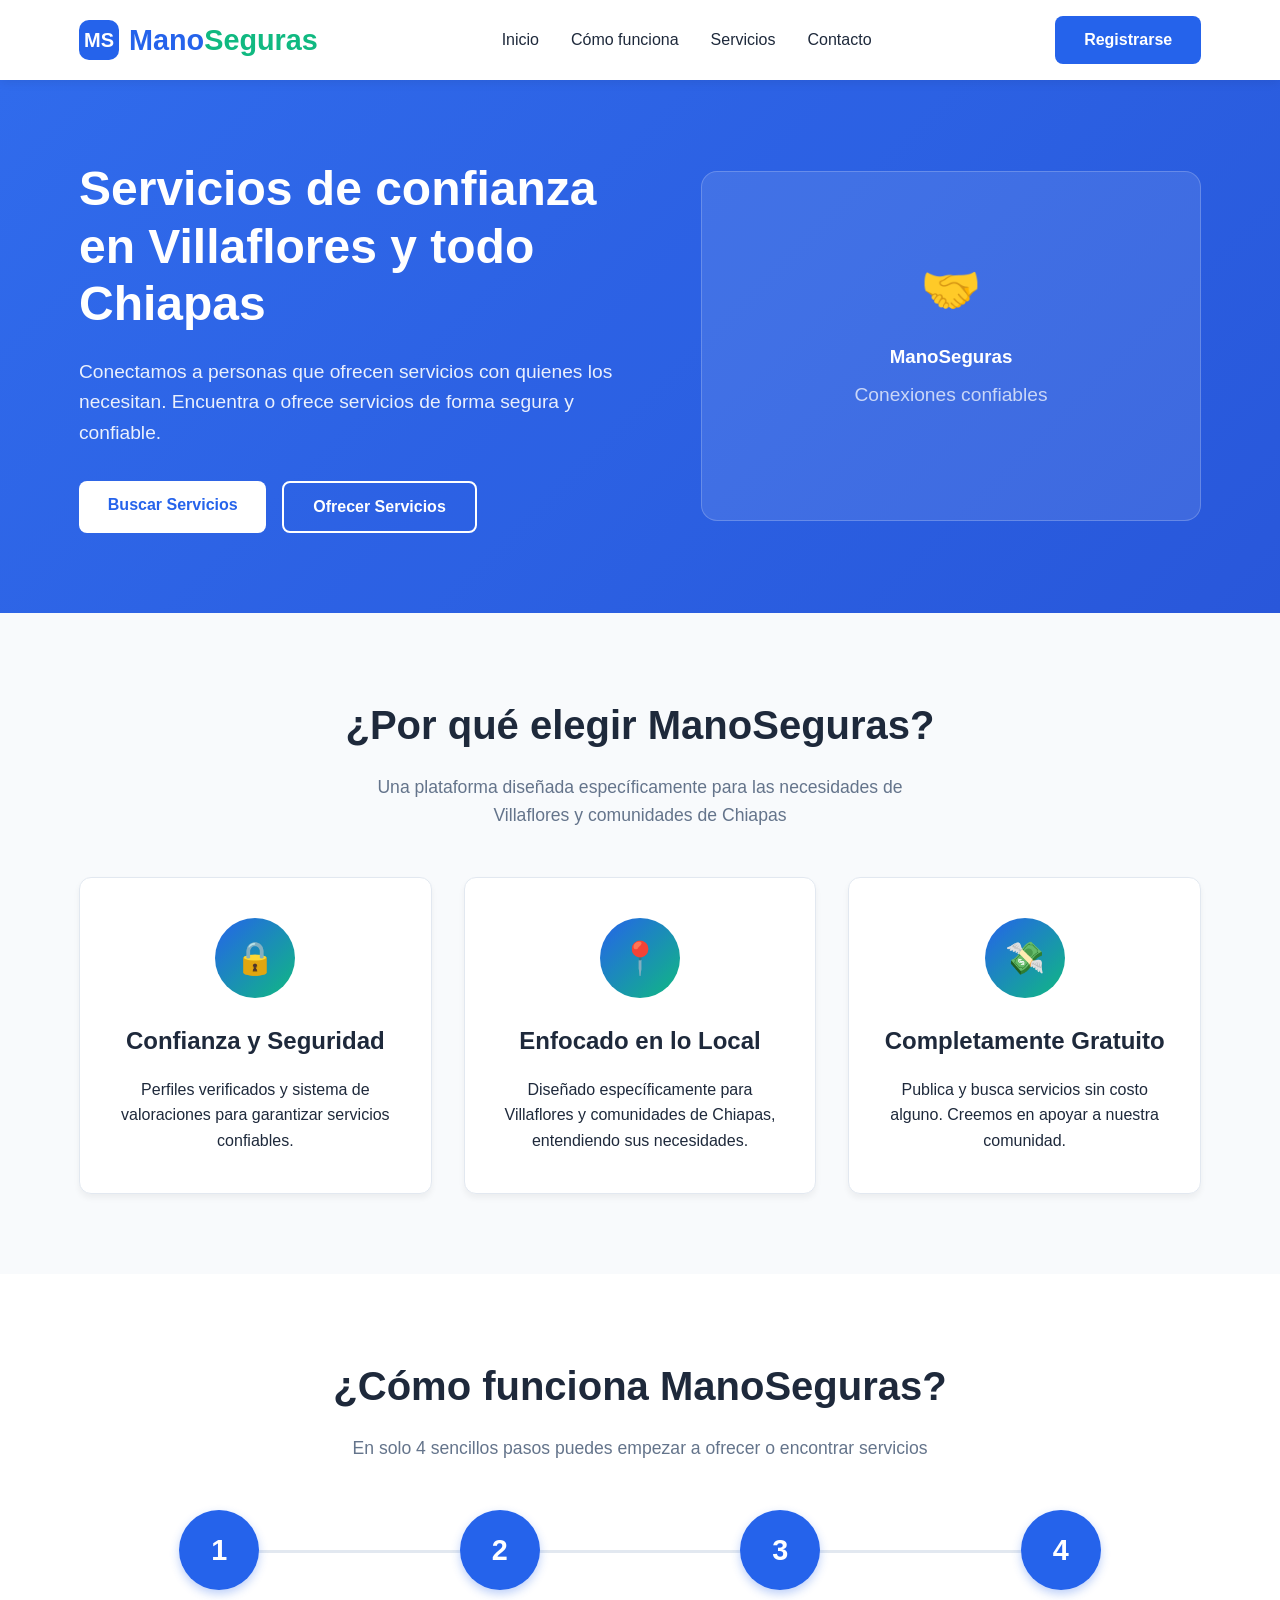
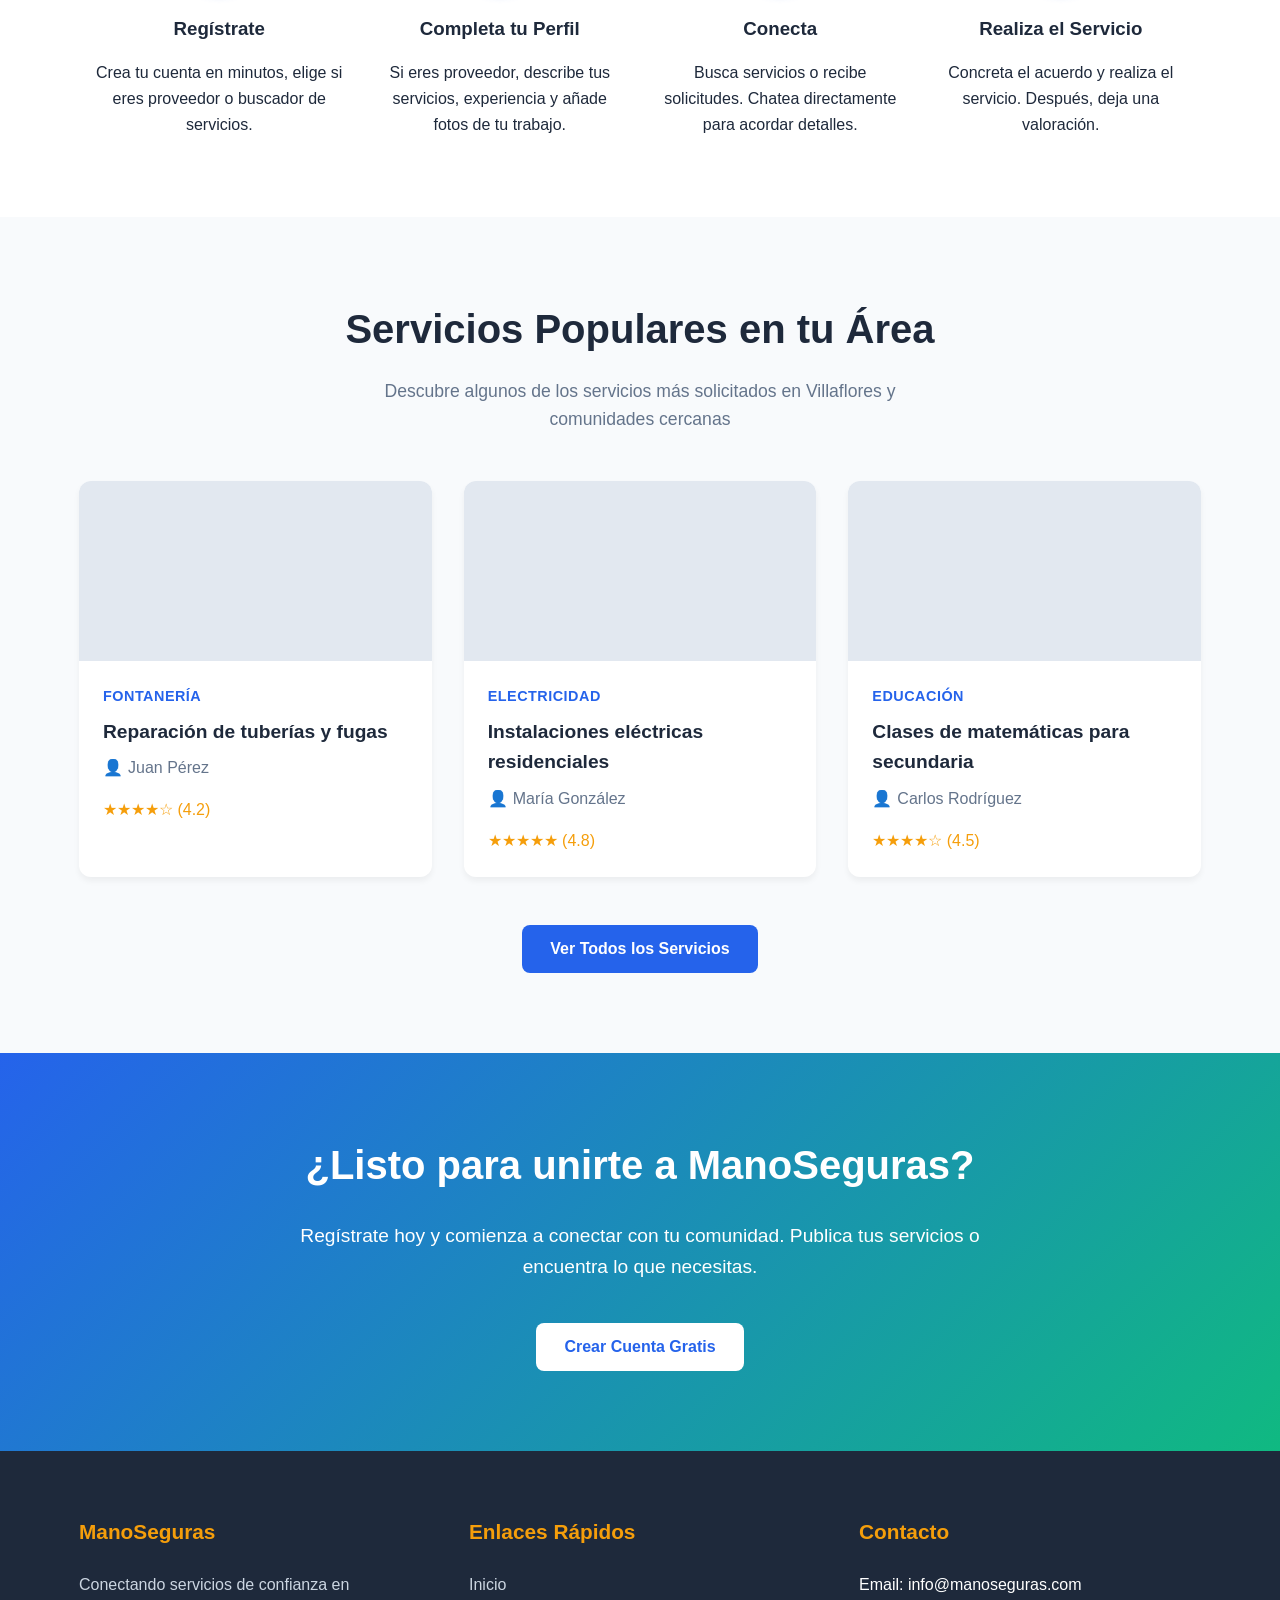
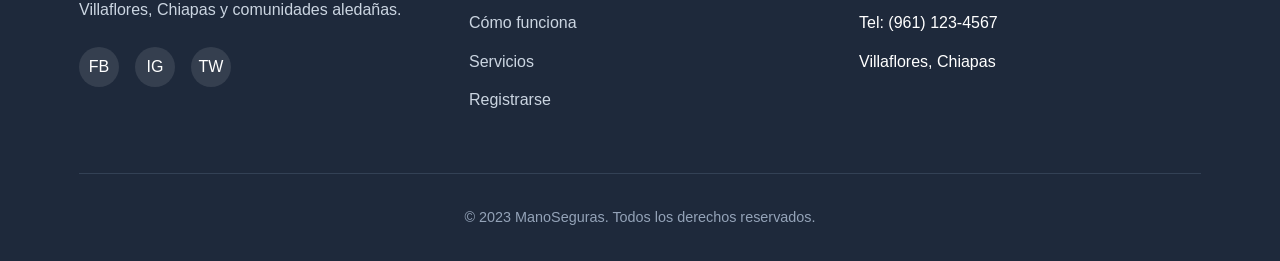
==== index.html @ 54060955 "Primer Actualizacion 25102025" ====
<!DOCTYPE html>
<html lang="es">
<head>
    <meta charset="UTF-8">
    <meta name="viewport" content="width=device-width, initial-scale=1.0">
    <title>ManoSeguras - Conectando servicios de confianza en Chiapas</title>
    <style>
        :root {
            --primary: #2563eb;
            --primary-dark: #1d4ed8;
            --secondary: #10b981;
            --accent: #f59e0b;
            --light: #f8fafc;
            --dark: #1e293b;
            --gray: #64748b;
            --light-gray: #e2e8f0;
        }
        
        * {
            margin: 0;
            padding: 0;
            box-sizing: border-box;
            font-family: 'Inter', -apple-system, BlinkMacSystemFont, sans-serif;
        }
        
        body {
            background-color: #ffffff;
            color: var(--dark);
            line-height: 1.6;
            overflow-x: hidden;
        }
        
        .container {
            width: 90%;
            max-width: 1200px;
            margin: 0 auto;
            padding: 0 15px;
        }
        
        /* Header */
        header {
            background-color: white;
            padding: 1rem 0;
            box-shadow: 0 2px 10px rgba(0,0,0,0.08);
            position: sticky;
            top: 0;
            z-index: 100;
        }
        
        .header-content {
            display: flex;
            justify-content: space-between;
            align-items: center;
        }
        
        .logo {
            display: flex;
            align-items: center;
            gap: 10px;
        }
        
        .logo-icon {
            width: 40px;
            height: 40px;
            background: var(--primary);
            border-radius: 10px;
            display: flex;
            align-items: center;
            justify-content: center;
            color: white;
            font-weight: bold;
            font-size: 20px;
        }
        
        .logo-text {
            font-size: 1.8rem;
            font-weight: 700;
            color: var(--primary);
        }
        
        .logo-text span {
            color: var(--secondary);
        }
        
        nav ul {
            display: flex;
            list-style: none;
            gap: 2rem;
        }
        
        nav ul li a {
            color: var(--dark);
            text-decoration: none;
            font-weight: 500;
            transition: color 0.3s;
            position: relative;
        }
        
        nav ul li a:hover {
            color: var(--primary);
        }
        
        nav ul li a::after {
            content: '';
            position: absolute;
            bottom: -5px;
            left: 0;
            width: 0;
            height: 2px;
            background-color: var(--primary);
            transition: width 0.3s;
        }
        
        nav ul li a:hover::after {
            width: 100%;
        }
        
        .btn {
            display: inline-block;
            background-color: var(--primary);
            color: white;
            padding: 0.7rem 1.8rem;
            border-radius: 8px;
            text-decoration: none;
            font-weight: 600;
            transition: all 0.3s;
            border: none;
            cursor: pointer;
            font-size: 1rem;
        }
        
        .btn:hover {
            background-color: var(--primary-dark);
            transform: translateY(-2px);
            box-shadow: 0 4px 12px rgba(37, 99, 235, 0.3);
        }
        
        .btn-secondary {
            background-color: white;
            color: var(--primary);
            border: 2px solid var(--primary);
        }
        
        .btn-secondary:hover {
            background-color: var(--primary);
            color: white;
        }
        
        /* Hero Section */
        .hero {
            background: linear-gradient(135deg, #2563eb 0%, #1d4ed8 100%);
            color: white;
            padding: 5rem 0;
            position: relative;
            overflow: hidden;
        }
        
        .hero::before {
            content: '';
            position: absolute;
            top: 0;
            left: 0;
            right: 0;
            bottom: 0;
            background: url('data:image/svg+xml,<svg xmlns="http://www.w3.org/2000/svg" viewBox="0 0 1000 1000" preserveAspectRatio="none"><path fill="%23ffffff" fill-opacity="0.05" d="M0,0 L1000,0 L1000,1000 L0,1000 Z M0,0 Q500,200 1000,0 L1000,1000 L0,1000 Z"></path></svg>');
            background-size: cover;
        }
        
        .hero-content {
            display: flex;
            align-items: center;
            justify-content: space-between;
            position: relative;
            z-index: 1;
        }
        
        .hero-text {
            flex: 1;
            max-width: 600px;
        }
        
        .hero-image {
            flex: 1;
            display: flex;
            justify-content: flex-end;
        }
        
        .hero-image-placeholder {
            width: 100%;
            max-width: 500px;
            height: 350px;
            background: rgba(255,255,255,0.1);
            border-radius: 16px;
            display: flex;
            align-items: center;
            justify-content: center;
            backdrop-filter: blur(10px);
            border: 1px solid rgba(255,255,255,0.2);
        }
        
        .hero h1 {
            font-size: 3rem;
            margin-bottom: 1.5rem;
            line-height: 1.2;
        }
        
        .hero p {
            font-size: 1.2rem;
            margin-bottom: 2rem;
            opacity: 0.9;
        }
        
        .hero-buttons {
            display: flex;
            gap: 1rem;
        }
        
        .hero-buttons .btn {
            background-color: white;
            color: var(--primary);
        }
        
        .hero-buttons .btn:hover {
            background-color: var(--light);
            transform: translateY(-2px);
        }
        
        .hero-buttons .btn-secondary {
            background-color: transparent;
            color: white;
            border: 2px solid white;
        }
        
        .hero-buttons .btn-secondary:hover {
            background-color: white;
            color: var(--primary);
        }
        
        /* Features */
        .features {
            padding: 5rem 0;
            background-color: var(--light);
        }
        
        .section-title {
            text-align: center;
            margin-bottom: 3rem;
        }
        
        .section-title h2 {
            font-size: 2.5rem;
            color: var(--dark);
            margin-bottom: 1rem;
        }
        
        .section-title p {
            font-size: 1.1rem;
            color: var(--gray);
            max-width: 600px;
            margin: 0 auto;
        }
        
        .features-grid {
            display: grid;
            grid-template-columns: repeat(auto-fit, minmax(300px, 1fr));
            gap: 2rem;
        }
        
        .feature-card {
            background-color: white;
            border-radius: 12px;
            padding: 2.5rem 2rem;
            text-align: center;
            box-shadow: 0 4px 6px rgba(0,0,0,0.05);
            transition: transform 0.3s, box-shadow 0.3s;
            border: 1px solid var(--light-gray);
        }
        
        .feature-card:hover {
            transform: translateY(-10px);
            box-shadow: 0 10px 25px rgba(0,0,0,0.1);
        }
        
        .feature-icon {
            width: 80px;
            height: 80px;
            background: linear-gradient(135deg, var(--primary), var(--secondary));
            border-radius: 50%;
            display: flex;
            align-items: center;
            justify-content: center;
            margin: 0 auto 1.5rem;
            color: white;
            font-size: 2rem;
        }
        
        .feature-card h3 {
            margin-bottom: 1rem;
            color: var(--dark);
            font-size: 1.5rem;
        }
        
        /* How it Works */
        .how-it-works {
            padding: 5rem 0;
            background-color: white;
        }
        
        .steps {
            display: flex;
            justify-content: space-between;
            flex-wrap: wrap;
            margin-top: 3rem;
            position: relative;
        }
        
        .steps::before {
            content: '';
            position: absolute;
            top: 40px;
            left: 10%;
            right: 10%;
            height: 3px;
            background: var(--light-gray);
            z-index: 1;
        }
        
        .step {
            flex: 1;
            min-width: 220px;
            text-align: center;
            padding: 0 1rem;
            position: relative;
            z-index: 2;
        }
        
        .step-number {
            display: inline-flex;
            width: 80px;
            height: 80px;
            background-color: var(--primary);
            color: white;
            border-radius: 50%;
            line-height: 80px;
            margin-bottom: 1.5rem;
            align-items: center;
            justify-content: center;
            font-size: 1.8rem;
            font-weight: bold;
            box-shadow: 0 4px 10px rgba(37, 99, 235, 0.3);
        }
        
        .step h3 {
            margin-bottom: 1rem;
            color: var(--dark);
        }
        
        /* Services Preview */
        .services-preview {
            padding: 5rem 0;
            background-color: var(--light);
        }
        
        .services-grid {
            display: grid;
            grid-template-columns: repeat(auto-fill, minmax(280px, 1fr));
            gap: 2rem;
        }
        
        .service-card {
            background-color: white;
            border-radius: 12px;
            overflow: hidden;
            box-shadow: 0 4px 6px rgba(0,0,0,0.05);
            transition: transform 0.3s, box-shadow 0.3s;
        }
        
        .service-card:hover {
            transform: translateY(-5px);
            box-shadow: 0 10px 20px rgba(0,0,0,0.1);
        }
        
        .service-image {
            height: 180px;
            background-color: var(--light-gray);
            background-size: cover;
            background-position: center;
        }
        
        .service-info {
            padding: 1.5rem;
        }
        
        .service-category {
            color: var(--primary);
            font-size: 0.9rem;
            font-weight: 600;
            margin-bottom: 0.5rem;
            text-transform: uppercase;
            letter-spacing: 0.5px;
        }
        
        .service-title {
            font-size: 1.2rem;
            margin-bottom: 0.5rem;
            color: var(--dark);
        }
        
        .service-provider {
            color: var(--gray);
            margin-bottom: 1rem;
            display: flex;
            align-items: center;
            gap: 5px;
        }
        
        .service-provider::before {
            content: '👤';
        }
        
        .service-rating {
            color: var(--accent);
            display: flex;
            align-items: center;
            gap: 5px;
        }
        
        /* CTA */
        .cta {
            background: linear-gradient(135deg, var(--primary) 0%, var(--secondary) 100%);
            color: white;
            padding: 5rem 0;
            text-align: center;
            border-radius: 0;
        }
        
        .cta h2 {
            font-size: 2.5rem;
            margin-bottom: 1.5rem;
        }
        
        .cta p {
            font-size: 1.2rem;
            max-width: 700px;
            margin: 0 auto 2.5rem;
            opacity: 0.9;
        }
        
        /* Footer */
        footer {
            background-color: var(--dark);
            color: white;
            padding: 4rem 0 2rem;
        }
        
        .footer-content {
            display: grid;
            grid-template-columns: repeat(auto-fit, minmax(200px, 1fr));
            gap: 3rem;
            margin-bottom: 3rem;
        }
        
        .footer-column h3 {
            margin-bottom: 1.5rem;
            color: var(--accent);
            font-size: 1.3rem;
        }
        
        .footer-column p {
            color: #cbd5e1;
            margin-bottom: 1.5rem;
        }
        
        .footer-column ul {
            list-style: none;
        }
        
        .footer-column ul li {
            margin-bottom: 0.8rem;
        }
        
        .footer-column ul li a {
            color: #cbd5e1;
            text-decoration: none;
            transition: color 0.3s;
        }
        
        .footer-column ul li a:hover {
            color: var(--accent);
        }
        
        .social-links {
            display: flex;
            gap: 1rem;
            margin-top: 1.5rem;
        }
        
        .social-links a {
            display: inline-flex;
            width: 40px;
            height: 40px;
            background: rgba(255,255,255,0.1);
            border-radius: 50%;
            align-items: center;
            justify-content: center;
            color: white;
            text-decoration: none;
            transition: all 0.3s;
        }
        
        .social-links a:hover {
            background: var(--primary);
            transform: translateY(-3px);
        }
        
        .copyright {
            text-align: center;
            padding-top: 2rem;
            border-top: 1px solid #334155;
            color: #94a3b8;
            font-size: 0.9rem;
        }
        
        /* Responsive */
        @media (max-width: 968px) {
            .hero-content {
                flex-direction: column;
                text-align: center;
            }
            
            .hero-text {
                margin-bottom: 3rem;
            }
            
            .hero-buttons {
                justify-content: center;
            }
            
            .steps::before {
                display: none;
            }
        }
        
        @media (max-width: 768px) {
            .header-content {
                flex-direction: column;
                gap: 1rem;
            }
            
            nav ul {
                gap: 1rem;
            }
            
            .hero h1 {
                font-size: 2.2rem;
            }
            
            .section-title h2 {
                font-size: 2rem;
            }
            
            .steps {
                flex-direction: column;
                gap: 2rem;
            }
        }
        
        /* Animation */
        @keyframes fadeIn {
            from { opacity: 0; transform: translateY(20px); }
            to { opacity: 1; transform: translateY(0); }
        }
        
        .fade-in {
            animation: fadeIn 0.8s ease-out forwards;
        }
    </style>
</head>
<body>
    <!-- Header -->
    <header>
        <div class="container">
            <div class="header-content">
                <div class="logo">
                    <div class="logo-icon">MS</div>
                    <div class="logo-text">Mano<span>Seguras</span></div>
                </div>
                <nav>
                    <ul>
                        <li><a href="#inicio">Inicio</a></li>
                        <li><a href="#como-funciona">Cómo funciona</a></li>
                        <li><a href="#servicios">Servicios</a></li>
                        <li><a href="#contacto">Contacto</a></li>
                    </ul>
                </nav>
                <a href="#" class="btn">Registrarse</a>
            </div>
        </div>
    </header>

    <!-- Hero Section -->
    <section class="hero" id="inicio">
        <div class="container">
            <div class="hero-content">
                <div class="hero-text fade-in">
                    <h1>Servicios de confianza en Villaflores y todo Chiapas</h1>
                    <p>Conectamos a personas que ofrecen servicios con quienes los necesitan. Encuentra o ofrece servicios de forma segura y confiable.</p>
                    <div class="hero-buttons">
                        <a href="#" class="btn">Buscar Servicios</a>
                        <a href="#" class="btn btn-secondary">Ofrecer Servicios</a>
                    </div>
                </div>
                <div class="hero-image fade-in">
                    <div class="hero-image-placeholder">
                        <div style="text-align: center; padding: 2rem;">
                            <div style="font-size: 3rem; margin-bottom: 1rem;">🤝</div>
                            <h3 style="color: white; margin-bottom: 0.5rem;">ManoSeguras</h3>
                            <p style="color: rgba(255,255,255,0.8);">Conexiones confiables</p>
                        </div>
                    </div>
                </div>
            </div>
        </div>
    </section>

    <!-- Features -->
    <section class="features">
        <div class="container">
            <div class="section-title">
                <h2>¿Por qué elegir ManoSeguras?</h2>
                <p>Una plataforma diseñada específicamente para las necesidades de Villaflores y comunidades de Chiapas</p>
            </div>
            <div class="features-grid">
                <div class="feature-card fade-in">
                    <div class="feature-icon">🔒</div>
                    <h3>Confianza y Seguridad</h3>
                    <p>Perfiles verificados y sistema de valoraciones para garantizar servicios confiables.</p>
                </div>
                <div class="feature-card fade-in">
                    <div class="feature-icon">📍</div>
                    <h3>Enfocado en lo Local</h3>
                    <p>Diseñado específicamente para Villaflores y comunidades de Chiapas, entendiendo sus necesidades.</p>
                </div>
                <div class="feature-card fade-in">
                    <div class="feature-icon">💸</div>
                    <h3>Completamente Gratuito</h3>
                    <p>Publica y busca servicios sin costo alguno. Creemos en apoyar a nuestra comunidad.</p>
                </div>
            </div>
        </div>
    </section>

    <!-- How it Works -->
    <section class="how-it-works" id="como-funciona">
        <div class="container">
            <div class="section-title">
                <h2>¿Cómo funciona ManoSeguras?</h2>
                <p>En solo 4 sencillos pasos puedes empezar a ofrecer o encontrar servicios</p>
            </div>
            <div class="steps">
                <div class="step fade-in">
                    <div class="step-number">1</div>
                    <h3>Regístrate</h3>
                    <p>Crea tu cuenta en minutos, elige si eres proveedor o buscador de servicios.</p>
                </div>
                <div class="step fade-in">
                    <div class="step-number">2</div>
                    <h3>Completa tu Perfil</h3>
                    <p>Si eres proveedor, describe tus servicios, experiencia y añade fotos de tu trabajo.</p>
                </div>
                <div class="step fade-in">
                    <div class="step-number">3</div>
                    <h3>Conecta</h3>
                    <p>Busca servicios o recibe solicitudes. Chatea directamente para acordar detalles.</p>
                </div>
                <div class="step fade-in">
                    <div class="step-number">4</div>
                    <h3>Realiza el Servicio</h3>
                    <p>Concreta el acuerdo y realiza el servicio. Después, deja una valoración.</p>
                </div>
            </div>
        </div>
    </section>

    <!-- Services Preview -->
    <section class="services-preview" id="servicios">
        <div class="container">
            <div class="section-title">
                <h2>Servicios Populares en tu Área</h2>
                <p>Descubre algunos de los servicios más solicitados en Villaflores y comunidades cercanas</p>
            </div>
            <div class="services-grid">
                <div class="service-card fade-in">
                    <div class="service-image" style="background-image: url('https://source.unsplash.com/random/400x300/?plumbing')"></div>
                    <div class="service-info">
                        <div class="service-category">Fontanería</div>
                        <h3 class="service-title">Reparación de tuberías y fugas</h3>
                        <div class="service-provider">Juan Pérez</div>
                        <div class="service-rating">★★★★☆ (4.2)</div>
                    </div>
                </div>
                <div class="service-card fade-in">
                    <div class="service-image" style="background-image: url('https://source.unsplash.com/random/400x300/?electrician')"></div>
                    <div class="service-info">
                        <div class="service-category">Electricidad</div>
                        <h3 class="service-title">Instalaciones eléctricas residenciales</h3>
                        <div class="service-provider">María González</div>
                        <div class="service-rating">★★★★★ (4.8)</div>
                    </div>
                </div>
                <div class="service-card fade-in">
                    <div class="service-image" style="background-image: url('https://source.unsplash.com/random/400x300/?tutoring')"></div>
                    <div class="service-info">
                        <div class="service-category">Educación</div>
                        <h3 class="service-title">Clases de matemáticas para secundaria</h3>
                        <div class="service-provider">Carlos Rodríguez</div>
                        <div class="service-rating">★★★★☆ (4.5)</div>
                    </div>
                </div>
            </div>
            <div style="text-align: center; margin-top: 3rem;">
                <a href="#" class="btn">Ver Todos los Servicios</a>
            </div>
        </div>
    </section>

    <!-- CTA -->
    <section class="cta">
        <div class="container">
            <h2 class="fade-in">¿Listo para unirte a ManoSeguras?</h2>
            <p class="fade-in">Regístrate hoy y comienza a conectar con tu comunidad. Publica tus servicios o encuentra lo que necesitas.</p>
            <a href="#" class="btn" style="background-color: white; color: var(--primary);">Crear Cuenta Gratis</a>
        </div>
    </section>

    <!-- Footer -->
    <footer id="contacto">
        <div class="container">
            <div class="footer-content">
                <div class="footer-column">
                    <h3>ManoSeguras</h3>
                    <p>Conectando servicios de confianza en Villaflores, Chiapas y comunidades aledañas.</p>
                    <div class="social-links">
                        <a href="#">FB</a>
                        <a href="#">IG</a>
                        <a href="#">TW</a>
                    </div>
                </div>
                <div class="footer-column">
                    <h3>Enlaces Rápidos</h3>
                    <ul>
                        <li><a href="#inicio">Inicio</a></li>
                        <li><a href="#como-funciona">Cómo funciona</a></li>
                        <li><a href="#servicios">Servicios</a></li>
                        <li><a href="#">Registrarse</a></li>
                    </ul>
                </div>
                <div class="footer-column">
                    <h3>Contacto</h3>
                    <ul>
                        <li>Email: info@manoseguras.com</li>
                        <li>Tel: (961) 123-4567</li>
                        <li>Villaflores, Chiapas</li>
                    </ul>
                </div>
            </div>
            <div class="copyright">
                &copy; 2023 ManoSeguras. Todos los derechos reservados.
            </div>
        </div>
    </footer>

    <script>
        // Simple animation on scroll
        document.addEventListener('DOMContentLoaded', function() {
            const fadeElements = document.querySelectorAll('.fade-in');
            
            const fadeInOnScroll = function() {
                fadeElements.forEach(element => {
                    const elementTop = element.getBoundingClientRect().top;
                    const elementVisible = 150;
                    
                    if (elementTop < window.innerHeight - elementVisible) {
                        element.classList.add('fade-in');
                    }
                });
            };
            
            // Check on load
            fadeInOnScroll();
            
            // Check on scroll
            window.addEventListener('scroll', fadeInOnScroll);
        });
    </script>
</body>
</html>
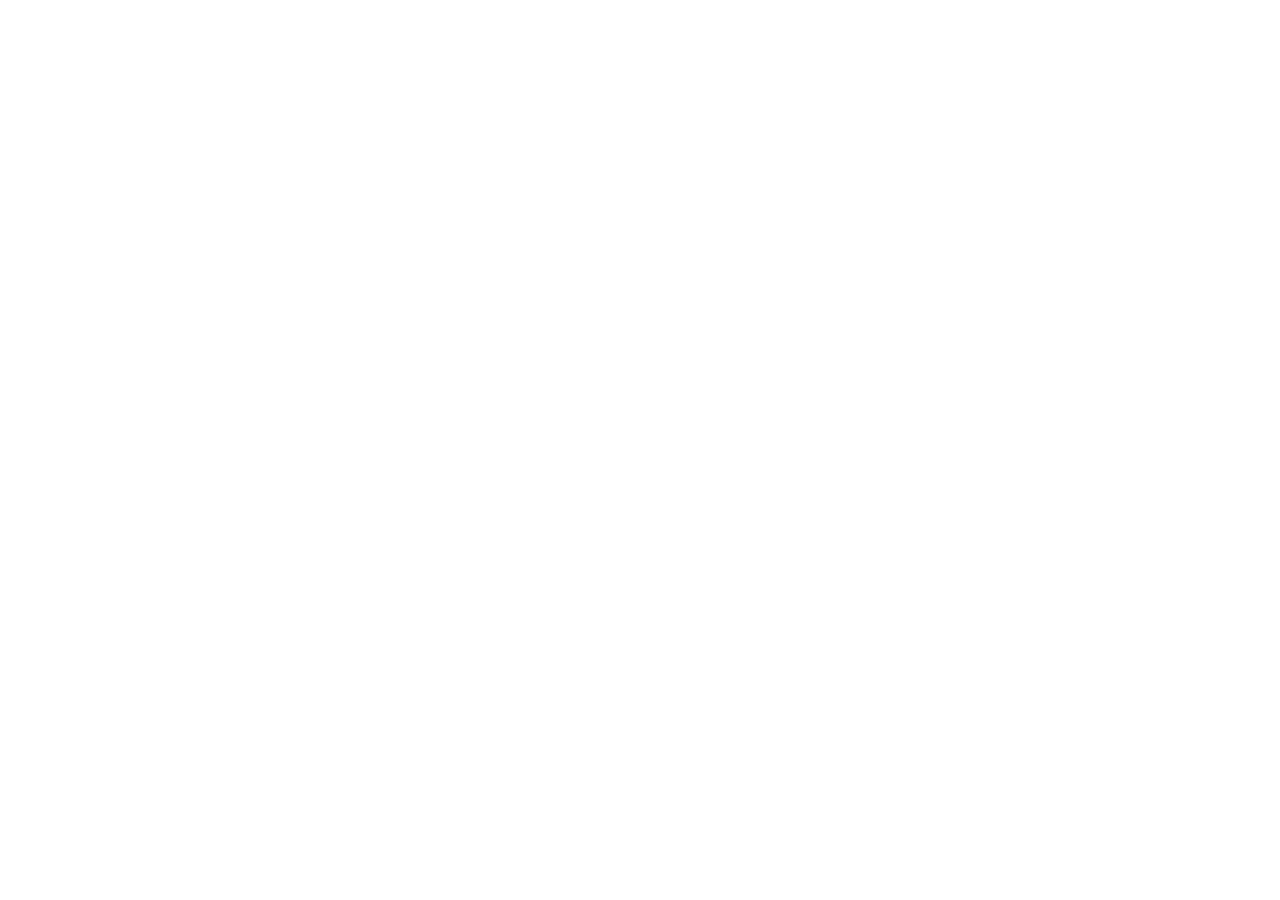
==== commit 8d4777e9: "Actualizacion y Reestructuracion de Carpetas e Index 25102025" ====
--- a/index.html
+++ b/index.html
@@ -4,794 +4,32 @@
     <meta charset="UTF-8">
     <meta name="viewport" content="width=device-width, initial-scale=1.0">
     <title>ManoSeguras - Conectando servicios de confianza en Chiapas</title>
-    <style>
-        :root {
-            --primary: #2563eb;
-            --primary-dark: #1d4ed8;
-            --secondary: #10b981;
-            --accent: #f59e0b;
-            --light: #f8fafc;
-            --dark: #1e293b;
-            --gray: #64748b;
-            --light-gray: #e2e8f0;
-        }
-        
-        * {
-            margin: 0;
-            padding: 0;
-            box-sizing: border-box;
-            font-family: 'Inter', -apple-system, BlinkMacSystemFont, sans-serif;
-        }
-        
-        body {
-            background-color: #ffffff;
-            color: var(--dark);
-            line-height: 1.6;
-            overflow-x: hidden;
-        }
-        
-        .container {
-            width: 90%;
-            max-width: 1200px;
-            margin: 0 auto;
-            padding: 0 15px;
-        }
-        
-        /* Header */
-        header {
-            background-color: white;
-            padding: 1rem 0;
-            box-shadow: 0 2px 10px rgba(0,0,0,0.08);
-            position: sticky;
-            top: 0;
-            z-index: 100;
-        }
-        
-        .header-content {
-            display: flex;
-            justify-content: space-between;
-            align-items: center;
-        }
-        
-        .logo {
-            display: flex;
-            align-items: center;
-            gap: 10px;
-        }
-        
-        .logo-icon {
-            width: 40px;
-            height: 40px;
-            background: var(--primary);
-            border-radius: 10px;
-            display: flex;
-            align-items: center;
-            justify-content: center;
-            color: white;
-            font-weight: bold;
-            font-size: 20px;
-        }
-        
-        .logo-text {
-            font-size: 1.8rem;
-            font-weight: 700;
-            color: var(--primary);
-        }
-        
-        .logo-text span {
-            color: var(--secondary);
-        }
-        
-        nav ul {
-            display: flex;
-            list-style: none;
-            gap: 2rem;
-        }
-        
-        nav ul li a {
-            color: var(--dark);
-            text-decoration: none;
-            font-weight: 500;
-            transition: color 0.3s;
-            position: relative;
-        }
-        
-        nav ul li a:hover {
-            color: var(--primary);
-        }
-        
-        nav ul li a::after {
-            content: '';
-            position: absolute;
-            bottom: -5px;
-            left: 0;
-            width: 0;
-            height: 2px;
-            background-color: var(--primary);
-            transition: width 0.3s;
-        }
-        
-        nav ul li a:hover::after {
-            width: 100%;
-        }
-        
-        .btn {
-            display: inline-block;
-            background-color: var(--primary);
-            color: white;
-            padding: 0.7rem 1.8rem;
-            border-radius: 8px;
-            text-decoration: none;
-            font-weight: 600;
-            transition: all 0.3s;
-            border: none;
-            cursor: pointer;
-            font-size: 1rem;
-        }
-        
-        .btn:hover {
-            background-color: var(--primary-dark);
-            transform: translateY(-2px);
-            box-shadow: 0 4px 12px rgba(37, 99, 235, 0.3);
-        }
-        
-        .btn-secondary {
-            background-color: white;
-            color: var(--primary);
-            border: 2px solid var(--primary);
-        }
-        
-        .btn-secondary:hover {
-            background-color: var(--primary);
-            color: white;
-        }
-        
-        /* Hero Section */
-        .hero {
-            background: linear-gradient(135deg, #2563eb 0%, #1d4ed8 100%);
-            color: white;
-            padding: 5rem 0;
-            position: relative;
-            overflow: hidden;
-        }
-        
-        .hero::before {
-            content: '';
-            position: absolute;
-            top: 0;
-            left: 0;
-            right: 0;
-            bottom: 0;
-            background: url('data:image/svg+xml,<svg xmlns="http://www.w3.org/2000/svg" viewBox="0 0 1000 1000" preserveAspectRatio="none"><path fill="%23ffffff" fill-opacity="0.05" d="M0,0 L1000,0 L1000,1000 L0,1000 Z M0,0 Q500,200 1000,0 L1000,1000 L0,1000 Z"></path></svg>');
-            background-size: cover;
-        }
-        
-        .hero-content {
-            display: flex;
-            align-items: center;
-            justify-content: space-between;
-            position: relative;
-            z-index: 1;
-        }
-        
-        .hero-text {
-            flex: 1;
-            max-width: 600px;
-        }
-        
-        .hero-image {
-            flex: 1;
-            display: flex;
-            justify-content: flex-end;
-        }
-        
-        .hero-image-placeholder {
-            width: 100%;
-            max-width: 500px;
-            height: 350px;
-            background: rgba(255,255,255,0.1);
-            border-radius: 16px;
-            display: flex;
-            align-items: center;
-            justify-content: center;
-            backdrop-filter: blur(10px);
-            border: 1px solid rgba(255,255,255,0.2);
-        }
-        
-        .hero h1 {
-            font-size: 3rem;
-            margin-bottom: 1.5rem;
-            line-height: 1.2;
-        }
-        
-        .hero p {
-            font-size: 1.2rem;
-            margin-bottom: 2rem;
-            opacity: 0.9;
-        }
-        
-        .hero-buttons {
-            display: flex;
-            gap: 1rem;
-        }
-        
-        .hero-buttons .btn {
-            background-color: white;
-            color: var(--primary);
-        }
-        
-        .hero-buttons .btn:hover {
-            background-color: var(--light);
-            transform: translateY(-2px);
-        }
-        
-        .hero-buttons .btn-secondary {
-            background-color: transparent;
-            color: white;
-            border: 2px solid white;
-        }
-        
-        .hero-buttons .btn-secondary:hover {
-            background-color: white;
-            color: var(--primary);
-        }
-        
-        /* Features */
-        .features {
-            padding: 5rem 0;
-            background-color: var(--light);
-        }
-        
-        .section-title {
-            text-align: center;
-            margin-bottom: 3rem;
-        }
-        
-        .section-title h2 {
-            font-size: 2.5rem;
-            color: var(--dark);
-            margin-bottom: 1rem;
-        }
-        
-        .section-title p {
-            font-size: 1.1rem;
-            color: var(--gray);
-            max-width: 600px;
-            margin: 0 auto;
-        }
-        
-        .features-grid {
-            display: grid;
-            grid-template-columns: repeat(auto-fit, minmax(300px, 1fr));
-            gap: 2rem;
-        }
-        
-        .feature-card {
-            background-color: white;
-            border-radius: 12px;
-            padding: 2.5rem 2rem;
-            text-align: center;
-            box-shadow: 0 4px 6px rgba(0,0,0,0.05);
-            transition: transform 0.3s, box-shadow 0.3s;
-            border: 1px solid var(--light-gray);
-        }
-        
-        .feature-card:hover {
-            transform: translateY(-10px);
-            box-shadow: 0 10px 25px rgba(0,0,0,0.1);
-        }
-        
-        .feature-icon {
-            width: 80px;
-            height: 80px;
-            background: linear-gradient(135deg, var(--primary), var(--secondary));
-            border-radius: 50%;
-            display: flex;
-            align-items: center;
-            justify-content: center;
-            margin: 0 auto 1.5rem;
-            color: white;
-            font-size: 2rem;
-        }
-        
-        .feature-card h3 {
-            margin-bottom: 1rem;
-            color: var(--dark);
-            font-size: 1.5rem;
-        }
-        
-        /* How it Works */
-        .how-it-works {
-            padding: 5rem 0;
-            background-color: white;
-        }
-        
-        .steps {
-            display: flex;
-            justify-content: space-between;
-            flex-wrap: wrap;
-            margin-top: 3rem;
-            position: relative;
-        }
-        
-        .steps::before {
-            content: '';
-            position: absolute;
-            top: 40px;
-            left: 10%;
-            right: 10%;
-            height: 3px;
-            background: var(--light-gray);
-            z-index: 1;
-        }
-        
-        .step {
-            flex: 1;
-            min-width: 220px;
-            text-align: center;
-            padding: 0 1rem;
-            position: relative;
-            z-index: 2;
-        }
-        
-        .step-number {
-            display: inline-flex;
-            width: 80px;
-            height: 80px;
-            background-color: var(--primary);
-            color: white;
-            border-radius: 50%;
-            line-height: 80px;
-            margin-bottom: 1.5rem;
-            align-items: center;
-            justify-content: center;
-            font-size: 1.8rem;
-            font-weight: bold;
-            box-shadow: 0 4px 10px rgba(37, 99, 235, 0.3);
-        }
-        
-        .step h3 {
-            margin-bottom: 1rem;
-            color: var(--dark);
-        }
-        
-        /* Services Preview */
-        .services-preview {
-            padding: 5rem 0;
-            background-color: var(--light);
-        }
-        
-        .services-grid {
-            display: grid;
-            grid-template-columns: repeat(auto-fill, minmax(280px, 1fr));
-            gap: 2rem;
-        }
-        
-        .service-card {
-            background-color: white;
-            border-radius: 12px;
-            overflow: hidden;
-            box-shadow: 0 4px 6px rgba(0,0,0,0.05);
-            transition: transform 0.3s, box-shadow 0.3s;
-        }
-        
-        .service-card:hover {
-            transform: translateY(-5px);
-            box-shadow: 0 10px 20px rgba(0,0,0,0.1);
-        }
-        
-        .service-image {
-            height: 180px;
-            background-color: var(--light-gray);
-            background-size: cover;
-            background-position: center;
-        }
-        
-        .service-info {
-            padding: 1.5rem;
-        }
-        
-        .service-category {
-            color: var(--primary);
-            font-size: 0.9rem;
-            font-weight: 600;
-            margin-bottom: 0.5rem;
-            text-transform: uppercase;
-            letter-spacing: 0.5px;
-        }
-        
-        .service-title {
-            font-size: 1.2rem;
-            margin-bottom: 0.5rem;
-            color: var(--dark);
-        }
-        
-        .service-provider {
-            color: var(--gray);
-            margin-bottom: 1rem;
-            display: flex;
-            align-items: center;
-            gap: 5px;
-        }
-        
-        .service-provider::before {
-            content: '👤';
-        }
-        
-        .service-rating {
-            color: var(--accent);
-            display: flex;
-            align-items: center;
-            gap: 5px;
-        }
-        
-        /* CTA */
-        .cta {
-            background: linear-gradient(135deg, var(--primary) 0%, var(--secondary) 100%);
-            color: white;
-            padding: 5rem 0;
-            text-align: center;
-            border-radius: 0;
-        }
-        
-        .cta h2 {
-            font-size: 2.5rem;
-            margin-bottom: 1.5rem;
-        }
-        
-        .cta p {
-            font-size: 1.2rem;
-            max-width: 700px;
-            margin: 0 auto 2.5rem;
-            opacity: 0.9;
-        }
-        
-        /* Footer */
-        footer {
-            background-color: var(--dark);
-            color: white;
-            padding: 4rem 0 2rem;
-        }
-        
-        .footer-content {
-            display: grid;
-            grid-template-columns: repeat(auto-fit, minmax(200px, 1fr));
-            gap: 3rem;
-            margin-bottom: 3rem;
-        }
-        
-        .footer-column h3 {
-            margin-bottom: 1.5rem;
-            color: var(--accent);
-            font-size: 1.3rem;
-        }
-        
-        .footer-column p {
-            color: #cbd5e1;
-            margin-bottom: 1.5rem;
-        }
-        
-        .footer-column ul {
-            list-style: none;
-        }
-        
-        .footer-column ul li {
-            margin-bottom: 0.8rem;
-        }
-        
-        .footer-column ul li a {
-            color: #cbd5e1;
-            text-decoration: none;
-            transition: color 0.3s;
-        }
-        
-        .footer-column ul li a:hover {
-            color: var(--accent);
-        }
-        
-        .social-links {
-            display: flex;
-            gap: 1rem;
-            margin-top: 1.5rem;
-        }
-        
-        .social-links a {
-            display: inline-flex;
-            width: 40px;
-            height: 40px;
-            background: rgba(255,255,255,0.1);
-            border-radius: 50%;
-            align-items: center;
-            justify-content: center;
-            color: white;
-            text-decoration: none;
-            transition: all 0.3s;
-        }
-        
-        .social-links a:hover {
-            background: var(--primary);
-            transform: translateY(-3px);
-        }
-        
-        .copyright {
-            text-align: center;
-            padding-top: 2rem;
-            border-top: 1px solid #334155;
-            color: #94a3b8;
-            font-size: 0.9rem;
-        }
-        
-        /* Responsive */
-        @media (max-width: 968px) {
-            .hero-content {
-                flex-direction: column;
-                text-align: center;
-            }
-            
-            .hero-text {
-                margin-bottom: 3rem;
-            }
-            
-            .hero-buttons {
-                justify-content: center;
-            }
-            
-            .steps::before {
-                display: none;
-            }
-        }
-        
-        @media (max-width: 768px) {
-            .header-content {
-                flex-direction: column;
-                gap: 1rem;
-            }
-            
-            nav ul {
-                gap: 1rem;
-            }
-            
-            .hero h1 {
-                font-size: 2.2rem;
-            }
-            
-            .section-title h2 {
-                font-size: 2rem;
-            }
-            
-            .steps {
-                flex-direction: column;
-                gap: 2rem;
-            }
-        }
-        
-        /* Animation */
-        @keyframes fadeIn {
-            from { opacity: 0; transform: translateY(20px); }
-            to { opacity: 1; transform: translateY(0); }
-        }
-        
-        .fade-in {
-            animation: fadeIn 0.8s ease-out forwards;
-        }
-    </style>
+    <link rel="stylesheet" href="css/style.css">
+    <link rel="stylesheet" href="css/components.css">
 </head>
 <body>
     <!-- Header -->
-    <header>
-        <div class="container">
-            <div class="header-content">
-                <div class="logo">
-                    <div class="logo-icon">MS</div>
-                    <div class="logo-text">Mano<span>Seguras</span></div>
-                </div>
-                <nav>
-                    <ul>
-                        <li><a href="#inicio">Inicio</a></li>
-                        <li><a href="#como-funciona">Cómo funciona</a></li>
-                        <li><a href="#servicios">Servicios</a></li>
-                        <li><a href="#contacto">Contacto</a></li>
-                    </ul>
-                </nav>
-                <a href="#" class="btn">Registrarse</a>
-            </div>
-        </div>
-    </header>
+    <div id="header"></div>
 
     <!-- Hero Section -->
-    <section class="hero" id="inicio">
-        <div class="container">
-            <div class="hero-content">
-                <div class="hero-text fade-in">
-                    <h1>Servicios de confianza en Villaflores y todo Chiapas</h1>
-                    <p>Conectamos a personas que ofrecen servicios con quienes los necesitan. Encuentra o ofrece servicios de forma segura y confiable.</p>
-                    <div class="hero-buttons">
-                        <a href="#" class="btn">Buscar Servicios</a>
-                        <a href="#" class="btn btn-secondary">Ofrecer Servicios</a>
-                    </div>
-                </div>
-                <div class="hero-image fade-in">
-                    <div class="hero-image-placeholder">
-                        <div style="text-align: center; padding: 2rem;">
-                            <div style="font-size: 3rem; margin-bottom: 1rem;">🤝</div>
-                            <h3 style="color: white; margin-bottom: 0.5rem;">ManoSeguras</h3>
-                            <p style="color: rgba(255,255,255,0.8);">Conexiones confiables</p>
-                        </div>
-                    </div>
-                </div>
-            </div>
-        </div>
-    </section>
+    <div id="hero"></div>
 
     <!-- Features -->
-    <section class="features">
-        <div class="container">
-            <div class="section-title">
-                <h2>¿Por qué elegir ManoSeguras?</h2>
-                <p>Una plataforma diseñada específicamente para las necesidades de Villaflores y comunidades de Chiapas</p>
-            </div>
-            <div class="features-grid">
-                <div class="feature-card fade-in">
-                    <div class="feature-icon">🔒</div>
-                    <h3>Confianza y Seguridad</h3>
-                    <p>Perfiles verificados y sistema de valoraciones para garantizar servicios confiables.</p>
-                </div>
-                <div class="feature-card fade-in">
-                    <div class="feature-icon">📍</div>
-                    <h3>Enfocado en lo Local</h3>
-                    <p>Diseñado específicamente para Villaflores y comunidades de Chiapas, entendiendo sus necesidades.</p>
-                </div>
-                <div class="feature-card fade-in">
-                    <div class="feature-icon">💸</div>
-                    <h3>Completamente Gratuito</h3>
-                    <p>Publica y busca servicios sin costo alguno. Creemos en apoyar a nuestra comunidad.</p>
-                </div>
-            </div>
-        </div>
-    </section>
+    <div id="features"></div>
 
     <!-- How it Works -->
-    <section class="how-it-works" id="como-funciona">
-        <div class="container">
-            <div class="section-title">
-                <h2>¿Cómo funciona ManoSeguras?</h2>
-                <p>En solo 4 sencillos pasos puedes empezar a ofrecer o encontrar servicios</p>
-            </div>
-            <div class="steps">
-                <div class="step fade-in">
-                    <div class="step-number">1</div>
-                    <h3>Regístrate</h3>
-                    <p>Crea tu cuenta en minutos, elige si eres proveedor o buscador de servicios.</p>
-                </div>
-                <div class="step fade-in">
-                    <div class="step-number">2</div>
-                    <h3>Completa tu Perfil</h3>
-                    <p>Si eres proveedor, describe tus servicios, experiencia y añade fotos de tu trabajo.</p>
-                </div>
-                <div class="step fade-in">
-                    <div class="step-number">3</div>
-                    <h3>Conecta</h3>
-                    <p>Busca servicios o recibe solicitudes. Chatea directamente para acordar detalles.</p>
-                </div>
-                <div class="step fade-in">
-                    <div class="step-number">4</div>
-                    <h3>Realiza el Servicio</h3>
-                    <p>Concreta el acuerdo y realiza el servicio. Después, deja una valoración.</p>
-                </div>
-            </div>
-        </div>
-    </section>
+    <div id="how-it-works"></div>
 
     <!-- Services Preview -->
-    <section class="services-preview" id="servicios">
-        <div class="container">
-            <div class="section-title">
-                <h2>Servicios Populares en tu Área</h2>
-                <p>Descubre algunos de los servicios más solicitados en Villaflores y comunidades cercanas</p>
-            </div>
-            <div class="services-grid">
-                <div class="service-card fade-in">
-                    <div class="service-image" style="background-image: url('https://source.unsplash.com/random/400x300/?plumbing')"></div>
-                    <div class="service-info">
-                        <div class="service-category">Fontanería</div>
-                        <h3 class="service-title">Reparación de tuberías y fugas</h3>
-                        <div class="service-provider">Juan Pérez</div>
-                        <div class="service-rating">★★★★☆ (4.2)</div>
-                    </div>
-                </div>
-                <div class="service-card fade-in">
-                    <div class="service-image" style="background-image: url('https://source.unsplash.com/random/400x300/?electrician')"></div>
-                    <div class="service-info">
-                        <div class="service-category">Electricidad</div>
-                        <h3 class="service-title">Instalaciones eléctricas residenciales</h3>
-                        <div class="service-provider">María González</div>
-                        <div class="service-rating">★★★★★ (4.8)</div>
-                    </div>
-                </div>
-                <div class="service-card fade-in">
-                    <div class="service-image" style="background-image: url('https://source.unsplash.com/random/400x300/?tutoring')"></div>
-                    <div class="service-info">
-                        <div class="service-category">Educación</div>
-                        <h3 class="service-title">Clases de matemáticas para secundaria</h3>
-                        <div class="service-provider">Carlos Rodríguez</div>
-                        <div class="service-rating">★★★★☆ (4.5)</div>
-                    </div>
-                </div>
-            </div>
-            <div style="text-align: center; margin-top: 3rem;">
-                <a href="#" class="btn">Ver Todos los Servicios</a>
-            </div>
-        </div>
-    </section>
+    <div id="services"></div>
 
     <!-- CTA -->
-    <section class="cta">
-        <div class="container">
-            <h2 class="fade-in">¿Listo para unirte a ManoSeguras?</h2>
-            <p class="fade-in">Regístrate hoy y comienza a conectar con tu comunidad. Publica tus servicios o encuentra lo que necesitas.</p>
-            <a href="#" class="btn" style="background-color: white; color: var(--primary);">Crear Cuenta Gratis</a>
-        </div>
-    </section>
+    <div id="cta"></div>
 
     <!-- Footer -->
-    <footer id="contacto">
-        <div class="container">
-            <div class="footer-content">
-                <div class="footer-column">
-                    <h3>ManoSeguras</h3>
-                    <p>Conectando servicios de confianza en Villaflores, Chiapas y comunidades aledañas.</p>
-                    <div class="social-links">
-                        <a href="#">FB</a>
-                        <a href="#">IG</a>
-                        <a href="#">TW</a>
-                    </div>
-                </div>
-                <div class="footer-column">
-                    <h3>Enlaces Rápidos</h3>
-                    <ul>
-                        <li><a href="#inicio">Inicio</a></li>
-                        <li><a href="#como-funciona">Cómo funciona</a></li>
-                        <li><a href="#servicios">Servicios</a></li>
-                        <li><a href="#">Registrarse</a></li>
-                    </ul>
-                </div>
-                <div class="footer-column">
-                    <h3>Contacto</h3>
-                    <ul>
-                        <li>Email: info@manoseguras.com</li>
-                        <li>Tel: (961) 123-4567</li>
-                        <li>Villaflores, Chiapas</li>
-                    </ul>
-                </div>
-            </div>
-            <div class="copyright">
-                &copy; 2023 ManoSeguras. Todos los derechos reservados.
-            </div>
-        </div>
-    </footer>
+    <div id="footer"></div>
 
-    <script>
-        // Simple animation on scroll
-        document.addEventListener('DOMContentLoaded', function() {
-            const fadeElements = document.querySelectorAll('.fade-in');
-            
-            const fadeInOnScroll = function() {
-                fadeElements.forEach(element => {
-                    const elementTop = element.getBoundingClientRect().top;
-                    const elementVisible = 150;
-                    
-                    if (elementTop < window.innerHeight - elementVisible) {
-                        element.classList.add('fade-in');
-                    }
-                });
-            };
-            
-            // Check on load
-            fadeInOnScroll();
-            
-            // Check on scroll
-            window.addEventListener('scroll', fadeInOnScroll);
-        });
-    </script>
+    <script src="js/main.js"></script>
+    <script src="js/animations.js"></script>
 </body>
 </html>
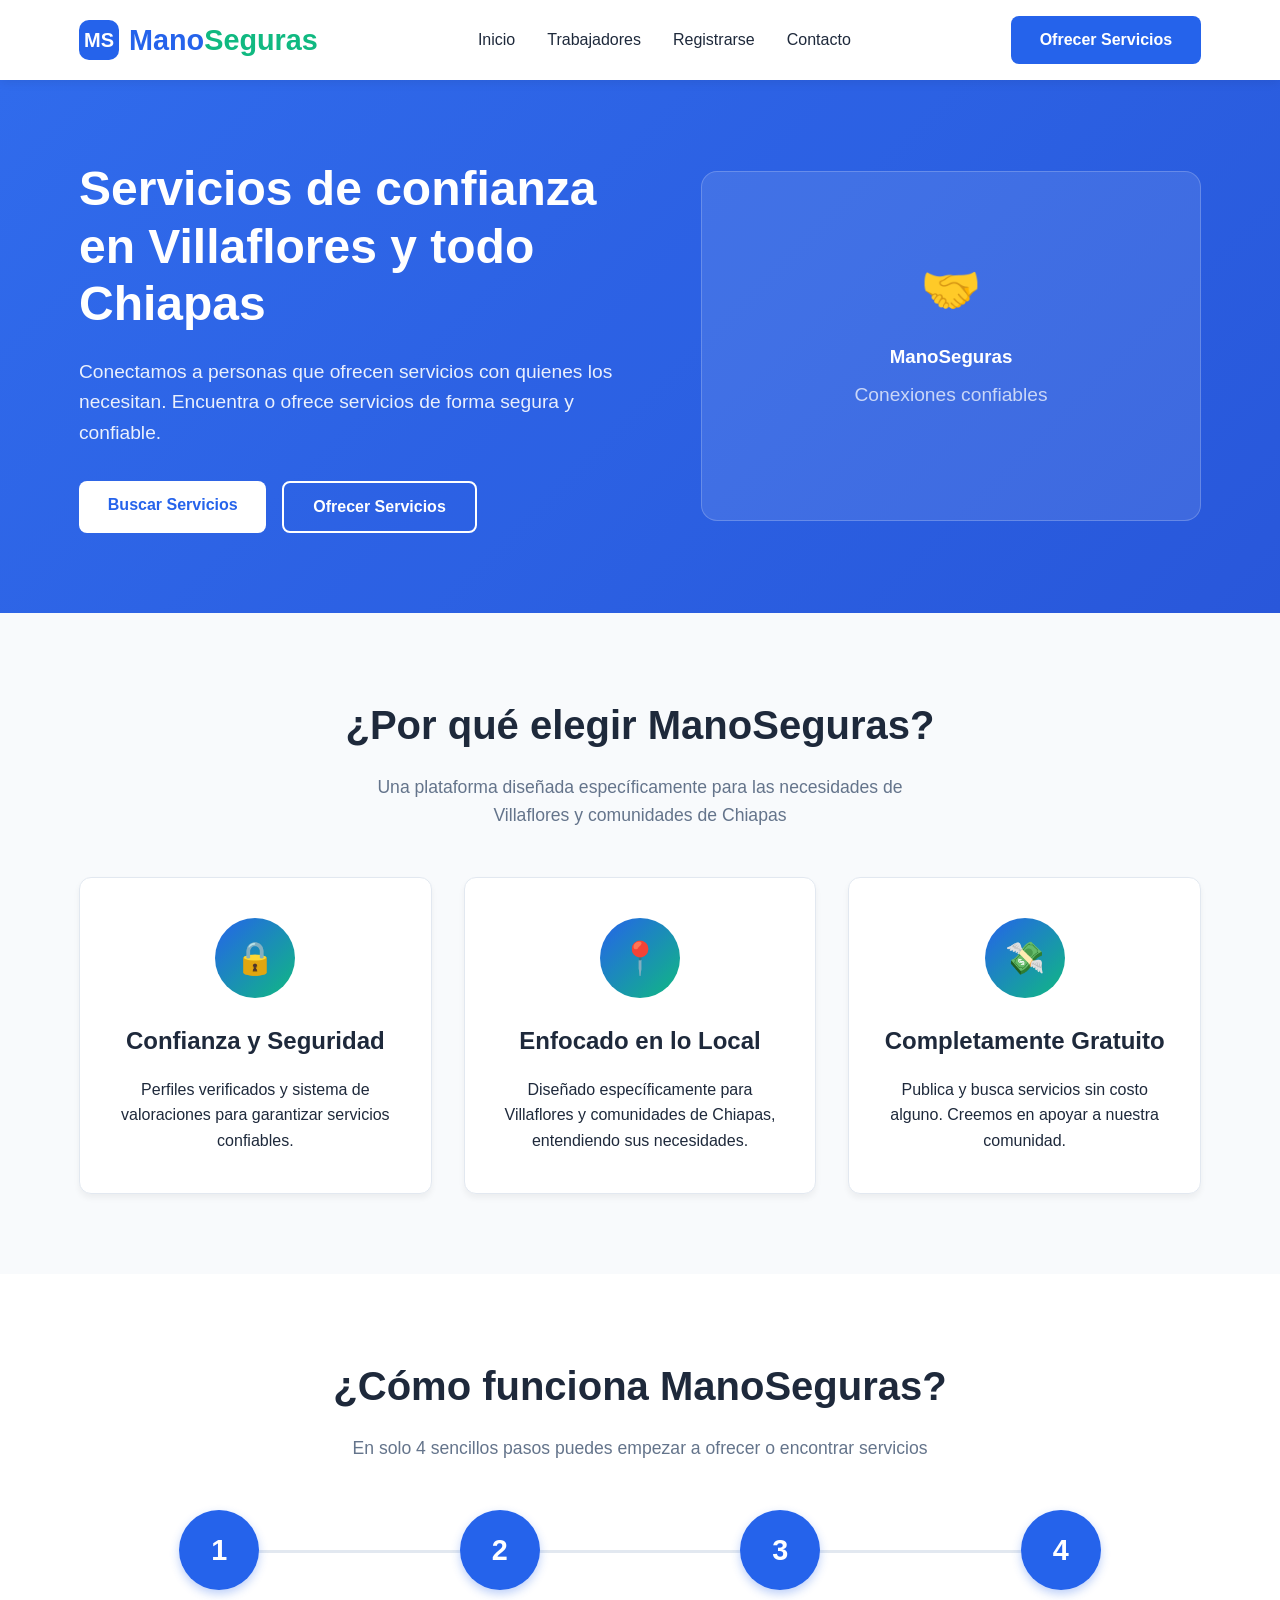
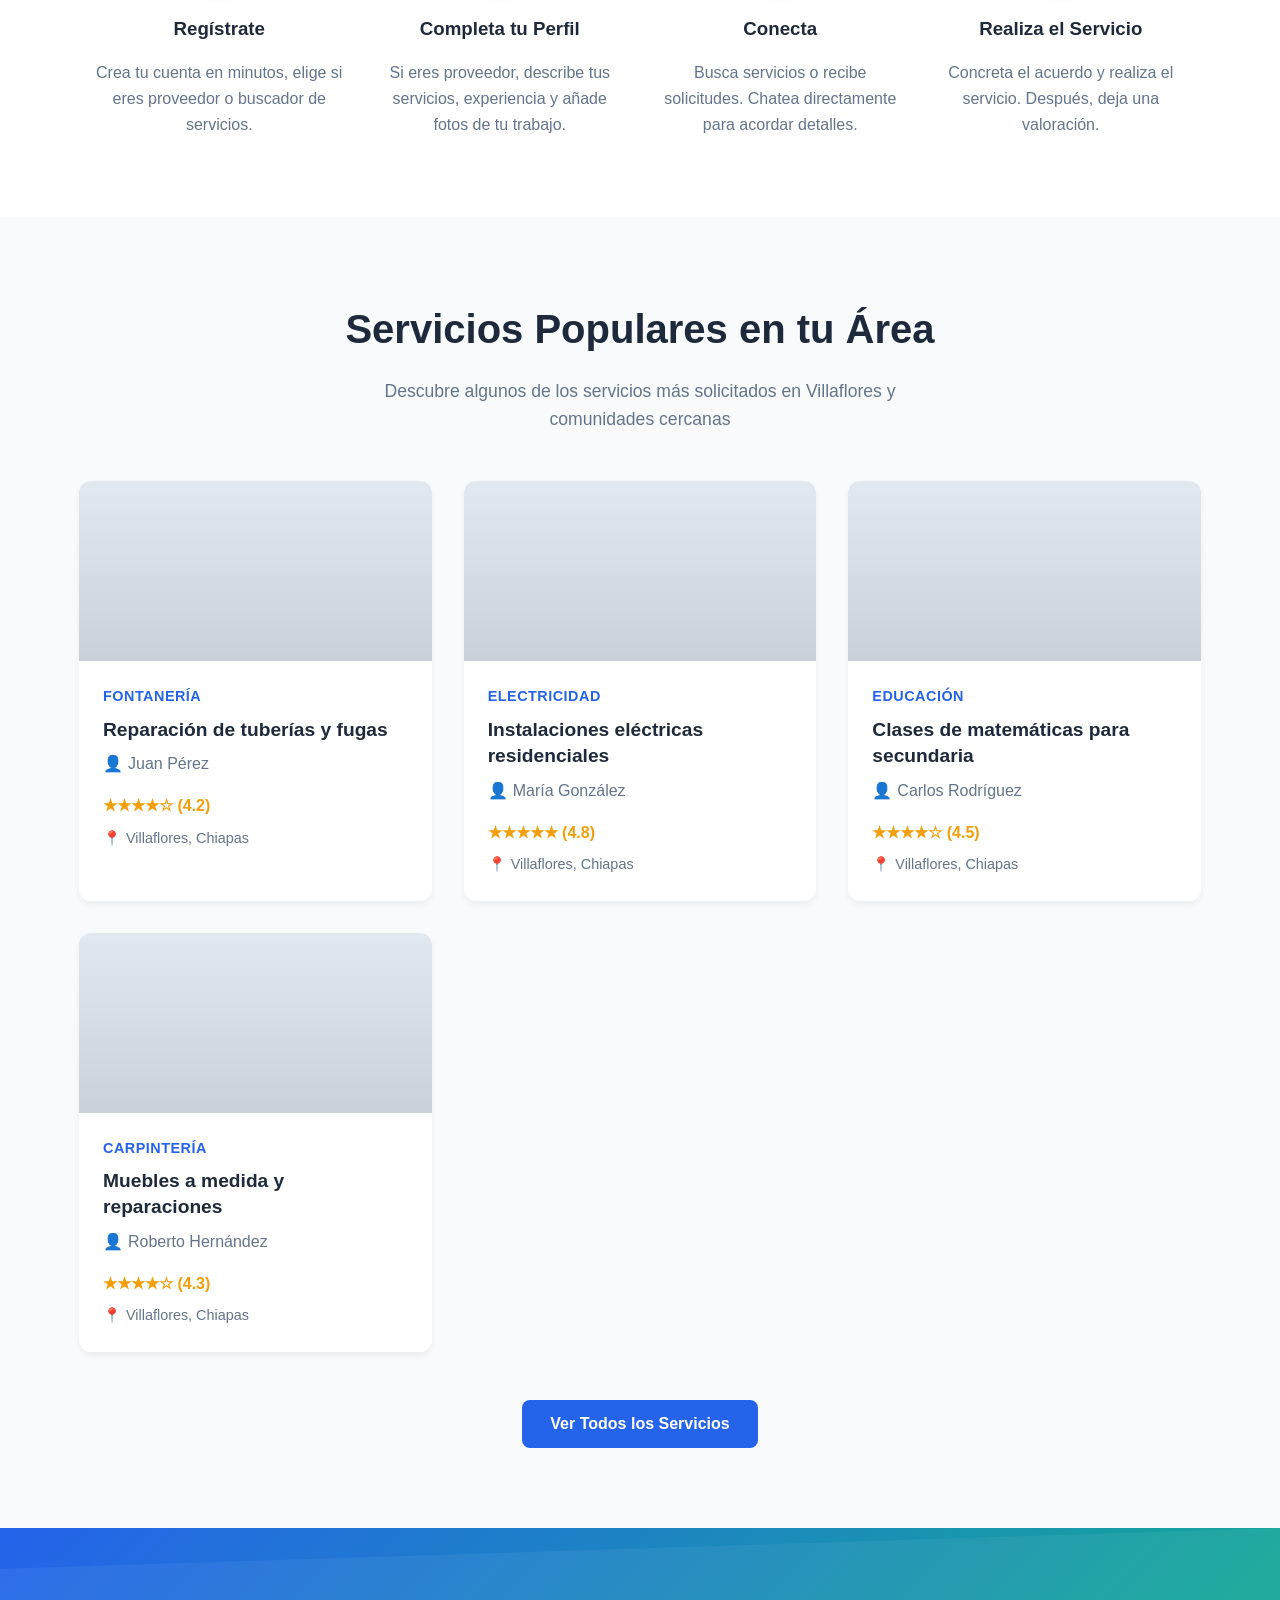
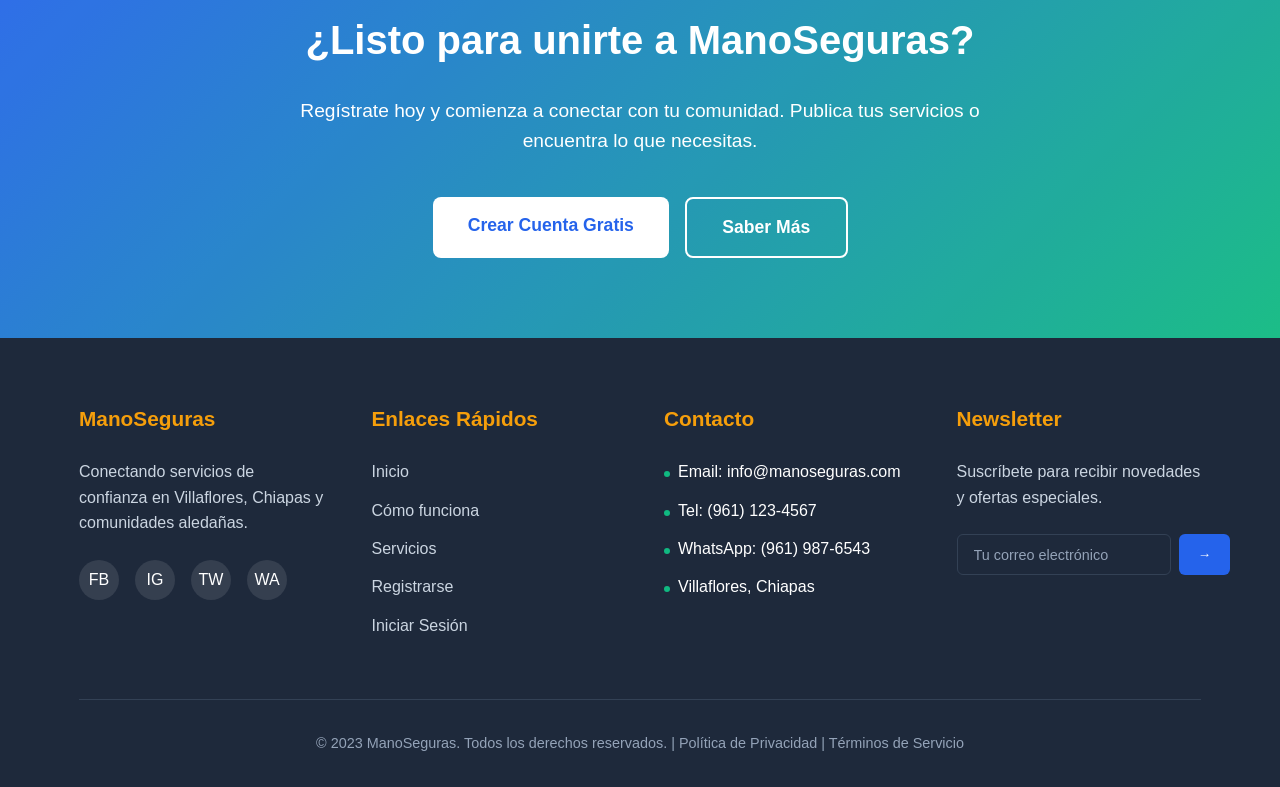
==== commit b248ad72: "actualizacion 666.0 no se actualizo bien creo se creo y actualizo la pagina de registro para trabaja" ====
--- a/index.html
+++ b/index.html
@@ -29,6 +29,7 @@
     <!-- Footer -->
     <div id="footer"></div>
 
+
     <script src="js/main.js"></script>
     <script src="js/animations.js"></script>
 </body>
--- a/css/style.css
+++ b/css/style.css
@@ -0,0 +1,134 @@
+:root {
+    --primary: #2563eb;
+    --primary-dark: #1d4ed8;
+    --secondary: #10b981;
+    --accent: #f59e0b;
+    --light: #f8fafc;
+    --dark: #1e293b;
+    --gray: #64748b;
+    --light-gray: #e2e8f0;
+}
+
+* {
+    margin: 0;
+    padding: 0;
+    box-sizing: border-box;
+    font-family: 'Inter', -apple-system, BlinkMacSystemFont, sans-serif;
+}
+
+body {
+    background-color: #ffffff;
+    color: var(--dark);
+    line-height: 1.6;
+    overflow-x: hidden;
+}
+
+.container {
+    width: 90%;
+    max-width: 1200px;
+    margin: 0 auto;
+    padding: 0 15px;
+}
+
+.btn {
+    display: inline-block;
+    background-color: var(--primary);
+    color: white;
+    padding: 0.7rem 1.8rem;
+    border-radius: 8px;
+    text-decoration: none;
+    font-weight: 600;
+    transition: all 0.3s;
+    border: none;
+    cursor: pointer;
+    font-size: 1rem;
+}
+
+.btn:hover {
+    background-color: var(--primary-dark);
+    transform: translateY(-2px);
+    box-shadow: 0 4px 12px rgba(37, 99, 235, 0.3);
+}
+
+.btn-secondary {
+    background-color: white;
+    color: var(--primary);
+    border: 2px solid var(--primary);
+}
+
+.btn-secondary:hover {
+    background-color: var(--primary);
+    color: white;
+}
+
+.section-title {
+    text-align: center;
+    margin-bottom: 3rem;
+}
+
+.section-title h2 {
+    font-size: 2.5rem;
+    color: var(--dark);
+    margin-bottom: 1rem;
+}
+
+.section-title p {
+    font-size: 1.1rem;
+    color: var(--gray);
+    max-width: 600px;
+    margin: 0 auto;
+}
+
+/* Animation */
+@keyframes fadeIn {
+    from { opacity: 0; transform: translateY(20px); }
+    to { opacity: 1; transform: translateY(0); }
+}
+
+.fade-in {
+    animation: fadeIn 0.8s ease-out forwards;
+}
+
+/* Responsive */
+@media (max-width: 968px) {
+    .hero-content {
+        flex-direction: column;
+        text-align: center;
+    }
+    
+    .hero-text {
+        margin-bottom: 3rem;
+    }
+    
+    .hero-buttons {
+        justify-content: center;
+    }
+    
+    .steps::before {
+        display: none;
+    }
+}
+
+@media (max-width: 768px) {
+    .header-content {
+        flex-direction: column;
+        gap: 1rem;
+    }
+    
+    nav ul {
+        gap: 1rem;
+    }
+    
+    .hero h1 {
+        font-size: 2.2rem;
+    }
+    
+    .section-title h2 {
+        font-size: 2rem;
+    }
+    
+    .steps {
+        flex-direction: column;
+        gap: 2rem;
+    }
+}
--- a/css/components.css
+++ b/css/components.css
@@ -0,0 +1,747 @@
+/* ===== HEADER STYLES ===== */
+header {
+    background-color: white;
+    padding: 1rem 0;
+    box-shadow: 0 2px 10px rgba(0,0,0,0.08);
+    position: sticky;
+    top: 0;
+    z-index: 100;
+}
+
+.header-content {
+    display: flex;
+    justify-content: space-between;
+    align-items: center;
+}
+
+.logo {
+    display: flex;
+    align-items: center;
+    gap: 10px;
+}
+
+.logo-icon {
+    width: 40px;
+    height: 40px;
+    background: var(--primary);
+    border-radius: 10px;
+    display: flex;
+    align-items: center;
+    justify-content: center;
+    color: white;
+    font-weight: bold;
+    font-size: 20px;
+}
+
+.logo-text {
+    font-size: 1.8rem;
+    font-weight: 700;
+    color: var(--primary);
+}
+
+.logo-text span {
+    color: var(--secondary);
+}
+
+nav ul {
+    display: flex;
+    list-style: none;
+    gap: 2rem;
+}
+
+nav ul li a {
+    color: var(--dark);
+    text-decoration: none;
+    font-weight: 500;
+    transition: color 0.3s;
+    position: relative;
+}
+
+nav ul li a:hover {
+    color: var(--primary);
+}
+
+nav ul li a::after {
+    content: '';
+    position: absolute;
+    bottom: -5px;
+    left: 0;
+    width: 0;
+    height: 2px;
+    background-color: var(--primary);
+    transition: width 0.3s;
+}
+
+nav ul li a:hover::after {
+    width: 100%;
+}
+
+/* ===== HERO STYLES ===== */
+.hero {
+    background: linear-gradient(135deg, #2563eb 0%, #1d4ed8 100%);
+    color: white;
+    padding: 5rem 0;
+    position: relative;
+    overflow: hidden;
+}
+
+.hero::before {
+    content: '';
+    position: absolute;
+    top: 0;
+    left: 0;
+    right: 0;
+    bottom: 0;
+    background: url('data:image/svg+xml,<svg xmlns="http://www.w3.org/2000/svg" viewBox="0 0 1000 1000" preserveAspectRatio="none"><path fill="%23ffffff" fill-opacity="0.05" d="M0,0 L1000,0 L1000,1000 L0,1000 Z M0,0 Q500,200 1000,0 L1000,1000 L0,1000 Z"></path></svg>');
+    background-size: cover;
+}
+
+.hero-content {
+    display: flex;
+    align-items: center;
+    justify-content: space-between;
+    position: relative;
+    z-index: 1;
+}
+
+.hero-text {
+    flex: 1;
+    max-width: 600px;
+}
+
+.hero-image {
+    flex: 1;
+    display: flex;
+    justify-content: flex-end;
+}
+
+.hero-image-placeholder {
+    width: 100%;
+    max-width: 500px;
+    height: 350px;
+    background: rgba(255,255,255,0.1);
+    border-radius: 16px;
+    display: flex;
+    align-items: center;
+    justify-content: center;
+    backdrop-filter: blur(10px);
+    border: 1px solid rgba(255,255,255,0.2);
+}
+
+.hero h1 {
+    font-size: 3rem;
+    margin-bottom: 1.5rem;
+    line-height: 1.2;
+}
+
+.hero p {
+    font-size: 1.2rem;
+    margin-bottom: 2rem;
+    opacity: 0.9;
+}
+
+.hero-buttons {
+    display: flex;
+    gap: 1rem;
+}
+
+.hero-buttons .btn {
+    background-color: white;
+    color: var(--primary);
+}
+
+.hero-buttons .btn:hover {
+    background-color: var(--light);
+    transform: translateY(-2px);
+}
+
+.hero-buttons .btn-secondary {
+    background-color: transparent;
+    color: white;
+    border: 2px solid white;
+}
+
+.hero-buttons .btn-secondary:hover {
+    background-color: white;
+    color: var(--primary);
+}
+
+/* ===== FEATURES STYLES ===== */
+.features {
+    padding: 5rem 0;
+    background-color: var(--light);
+}
+
+.features-grid {
+    display: grid;
+    grid-template-columns: repeat(auto-fit, minmax(300px, 1fr));
+    gap: 2rem;
+}
+
+.feature-card {
+    background-color: white;
+    border-radius: 12px;
+    padding: 2.5rem 2rem;
+    text-align: center;
+    box-shadow: 0 4px 6px rgba(0,0,0,0.05);
+    transition: transform 0.3s, box-shadow 0.3s;
+    border: 1px solid var(--light-gray);
+}
+
+.feature-card:hover {
+    transform: translateY(-10px);
+    box-shadow: 0 10px 25px rgba(0,0,0,0.1);
+}
+
+.feature-icon {
+    width: 80px;
+    height: 80px;
+    background: linear-gradient(135deg, var(--primary), var(--secondary));
+    border-radius: 50%;
+    display: flex;
+    align-items: center;
+    justify-content: center;
+    margin: 0 auto 1.5rem;
+    color: white;
+    font-size: 2rem;
+}
+
+.feature-card h3 {
+    margin-bottom: 1rem;
+    color: var(--dark);
+    font-size: 1.5rem;
+}
+
+/* ===== HOW IT WORKS STYLES ===== */
+.how-it-works {
+    padding: 5rem 0;
+    background-color: white;
+}
+
+.steps {
+    display: flex;
+    justify-content: space-between;
+    flex-wrap: wrap;
+    margin-top: 3rem;
+    position: relative;
+}
+
+.steps::before {
+    content: '';
+    position: absolute;
+    top: 40px;
+    left: 10%;
+    right: 10%;
+    height: 3px;
+    background: var(--light-gray);
+    z-index: 1;
+}
+
+.step {
+    flex: 1;
+    min-width: 220px;
+    text-align: center;
+    padding: 0 1rem;
+    position: relative;
+    z-index: 2;
+}
+
+.step-number {
+    display: inline-flex;
+    width: 80px;
+    height: 80px;
+    background-color: var(--primary);
+    color: white;
+    border-radius: 50%;
+    line-height: 80px;
+    margin-bottom: 1.5rem;
+    align-items: center;
+    justify-content: center;
+    font-size: 1.8rem;
+    font-weight: bold;
+    box-shadow: 0 4px 10px rgba(37, 99, 235, 0.3);
+}
+
+.step h3 {
+    margin-bottom: 1rem;
+    color: var(--dark);
+}
+
+.step p {
+    color: var(--gray);
+    line-height: 1.6;
+}
+
+/* ===== SERVICES PREVIEW STYLES ===== */
+.services-preview {
+    padding: 5rem 0;
+    background-color: var(--light);
+}
+
+.services-grid {
+    display: grid;
+    grid-template-columns: repeat(auto-fill, minmax(280px, 1fr));
+    gap: 2rem;
+}
+
+.service-card {
+    background-color: white;
+    border-radius: 12px;
+    overflow: hidden;
+    box-shadow: 0 4px 6px rgba(0,0,0,0.05);
+    transition: transform 0.3s, box-shadow 0.3s;
+}
+
+.service-card:hover {
+    transform: translateY(-5px);
+    box-shadow: 0 10px 20px rgba(0,0,0,0.1);
+}
+
+.service-image {
+    height: 180px;
+    background-color: var(--light-gray);
+    background-size: cover;
+    background-position: center;
+    position: relative;
+}
+
+.service-image::after {
+    content: '';
+    position: absolute;
+    top: 0;
+    left: 0;
+    right: 0;
+    bottom: 0;
+    background: linear-gradient(to bottom, transparent 0%, rgba(0,0,0,0.1) 100%);
+}
+
+.service-info {
+    padding: 1.5rem;
+}
+
+.service-category {
+    color: var(--primary);
+    font-size: 0.9rem;
+    font-weight: 600;
+    margin-bottom: 0.5rem;
+    text-transform: uppercase;
+    letter-spacing: 0.5px;
+}
+
+.service-title {
+    font-size: 1.2rem;
+    margin-bottom: 0.5rem;
+    color: var(--dark);
+    line-height: 1.4;
+}
+
+.service-provider {
+    color: var(--gray);
+    margin-bottom: 1rem;
+    display: flex;
+    align-items: center;
+    gap: 5px;
+}
+
+.service-provider::before {
+    content: '👤';
+}
+
+.service-rating {
+    color: var(--accent);
+    display: flex;
+    align-items: center;
+    gap: 5px;
+    font-weight: 600;
+}
+
+.service-location {
+    color: var(--gray);
+    font-size: 0.9rem;
+    margin-top: 0.5rem;
+    display: flex;
+    align-items: center;
+    gap: 5px;
+}
+
+.service-location::before {
+    content: '📍';
+}
+
+/* ===== CTA STYLES ===== */
+.cta {
+    background: linear-gradient(135deg, var(--primary) 0%, var(--secondary) 100%);
+    color: white;
+    padding: 5rem 0;
+    text-align: center;
+    position: relative;
+    overflow: hidden;
+}
+
+.cta::before {
+    content: '';
+    position: absolute;
+    top: 0;
+    left: 0;
+    right: 0;
+    bottom: 0;
+    background: url('data:image/svg+xml,<svg xmlns="http://www.w3.org/2000/svg" viewBox="0 0 1000 1000" preserveAspectRatio="none"><path fill="%23ffffff" fill-opacity="0.05" d="M0,100 L1000,0 L1000,1000 L0,1000 Z"></path></svg>');
+    background-size: cover;
+}
+
+.cta .container {
+    position: relative;
+    z-index: 2;
+}
+
+.cta h2 {
+    font-size: 2.5rem;
+    margin-bottom: 1.5rem;
+}
+
+.cta p {
+    font-size: 1.2rem;
+    max-width: 700px;
+    margin: 0 auto 2.5rem;
+    opacity: 0.9;
+}
+
+.cta-buttons {
+    display: flex;
+    gap: 1rem;
+    justify-content: center;
+    flex-wrap: wrap;
+}
+
+.cta .btn {
+    background-color: white;
+    color: var(--primary);
+    font-size: 1.1rem;
+    padding: 0.9rem 2.2rem;
+}
+
+.cta .btn:hover {
+    background-color: var(--light);
+    transform: translateY(-2px);
+    box-shadow: 0 6px 20px rgba(255,255,255,0.2);
+}
+
+.cta .btn-secondary {
+    background-color: transparent;
+    color: white;
+    border: 2px solid white;
+}
+
+.cta .btn-secondary:hover {
+    background-color: white;
+    color: var(--primary);
+}
+
+/* ===== FOOTER STYLES ===== */
+footer {
+    background-color: var(--dark);
+    color: white;
+    padding: 4rem 0 2rem;
+}
+
+.footer-content {
+    display: grid;
+    grid-template-columns: repeat(auto-fit, minmax(200px, 1fr));
+    gap: 3rem;
+    margin-bottom: 3rem;
+}
+
+.footer-column h3 {
+    margin-bottom: 1.5rem;
+    color: var(--accent);
+    font-size: 1.3rem;
+}
+
+.footer-column p {
+    color: #cbd5e1;
+    margin-bottom: 1.5rem;
+    line-height: 1.6;
+}
+
+.footer-column ul {
+    list-style: none;
+}
+
+.footer-column ul li {
+    margin-bottom: 0.8rem;
+}
+
+.footer-column ul li a {
+    color: #cbd5e1;
+    text-decoration: none;
+    transition: color 0.3s;
+    display: flex;
+    align-items: center;
+    gap: 8px;
+}
+
+.footer-column ul li a:hover {
+    color: var(--accent);
+    transform: translateX(5px);
+}
+
+.footer-contact li::before {
+    content: '';
+    display: inline-block;
+    width: 6px;
+    height: 6px;
+    background-color: var(--secondary);
+    border-radius: 50%;
+    margin-right: 8px;
+}
+
+.social-links {
+    display: flex;
+    gap: 1rem;
+    margin-top: 1.5rem;
+}
+
+.social-links a {
+    display: inline-flex;
+    width: 40px;
+    height: 40px;
+    background: rgba(255,255,255,0.1);
+    border-radius: 50%;
+    align-items: center;
+    justify-content: center;
+    color: white;
+    text-decoration: none;
+    transition: all 0.3s;
+}
+
+.social-links a:hover {
+    background: var(--primary);
+    transform: translateY(-3px);
+}
+
+.copyright {
+    text-align: center;
+    padding-top: 2rem;
+    border-top: 1px solid #334155;
+    color: #94a3b8;
+    font-size: 0.9rem;
+}
+
+.footer-newsletter {
+    margin-top: 1.5rem;
+}
+
+.newsletter-form {
+    display: flex;
+    gap: 0.5rem;
+    margin-top: 1rem;
+}
+
+.newsletter-input {
+    flex: 1;
+    padding: 0.7rem 1rem;
+    border: 1px solid #334155;
+    border-radius: 6px;
+    background: #1e293b;
+    color: white;
+    font-size: 0.9rem;
+}
+
+.newsletter-input::placeholder {
+    color: #94a3b8;
+}
+
+.newsletter-btn {
+    padding: 0.7rem 1.2rem;
+    background: var(--primary);
+    color: white;
+    border: none;
+    border-radius: 6px;
+    cursor: pointer;
+    transition: background 0.3s;
+}
+
+.newsletter-btn:hover {
+    background: var(--primary-dark);
+}
+
+/* ===== ADDITIONAL COMPONENT STYLES ===== */
+
+/* Stats Section */
+.stats {
+    padding: 4rem 0;
+    background: white;
+}
+
+.stats-grid {
+    display: grid;
+    grid-template-columns: repeat(auto-fit, minmax(200px, 1fr));
+    gap: 2rem;
+    text-align: center;
+}
+
+.stat-item h3 {
+    font-size: 2.5rem;
+    color: var(--primary);
+    margin-bottom: 0.5rem;
+    font-weight: 700;
+}
+
+.stat-item p {
+    color: var(--gray);
+    font-weight: 500;
+}
+
+/* Testimonials */
+.testimonials {
+    padding: 5rem 0;
+    background: var(--light);
+}
+
+.testimonial-grid {
+    display: grid;
+    grid-template-columns: repeat(auto-fit, minmax(300px, 1fr));
+    gap: 2rem;
+}
+
+.testimonial-card {
+    background: white;
+    padding: 2rem;
+    border-radius: 12px;
+    box-shadow: 0 4px 6px rgba(0,0,0,0.05);
+    position: relative;
+}
+
+.testimonial-card::before {
+    content: '"';
+    font-size: 4rem;
+    color: var(--light-gray);
+    position: absolute;
+    top: 10px;
+    right: 20px;
+    line-height: 1;
+}
+
+.testimonial-content {
+    margin-bottom: 1.5rem;
+    color: var(--dark);
+    line-height: 1.6;
+}
+
+.testimonial-author {
+    display: flex;
+    align-items: center;
+    gap: 1rem;
+}
+
+.author-avatar {
+    width: 50px;
+    height: 50px;
+    border-radius: 50%;
+    background: var(--primary);
+    display: flex;
+    align-items: center;
+    justify-content: center;
+    color: white;
+    font-weight: bold;
+}
+
+.author-info h4 {
+    color: var(--dark);
+    margin-bottom: 0.2rem;
+}
+
+.author-info p {
+    color: var(--gray);
+    font-size: 0.9rem;
+}
+
+/* Loading States */
+.loading {
+    opacity: 0.7;
+    pointer-events: none;
+}
+
+.loading::after {
+    content: '';
+    position: absolute;
+    top: 50%;
+    left: 50%;
+    width: 20px;
+    height: 20px;
+    border: 2px solid var(--light-gray);
+    border-top: 2px solid var(--primary);
+    border-radius: 50%;
+    animation: spin 1s linear infinite;
+}
+
+@keyframes spin {
+    0% { transform: translate(-50%, -50%) rotate(0deg); }
+    100% { transform: translate(-50%, -50%) rotate(360deg); }
+}
+
+/* Form Styles */
+.form-group {
+    margin-bottom: 1.5rem;
+}
+
+.form-label {
+    display: block;
+    margin-bottom: 0.5rem;
+    color: var(--dark);
+    font-weight: 500;
+}
+
+.form-input,
+.form-textarea,
+.form-select {
+    width: 100%;
+    padding: 0.8rem 1rem;
+    border: 1px solid var(--light-gray);
+    border-radius: 6px;
+    font-size: 1rem;
+    transition: border-color 0.3s, box-shadow 0.3s;
+}
+
+.form-input:focus,
+.form-textarea:focus,
+.form-select:focus {
+    outline: none;
+    border-color: var(--primary);
+    box-shadow: 0 0 0 3px rgba(37, 99, 235, 0.1);
+}
+
+.form-textarea {
+    min-height: 120px;
+    resize: vertical;
+}
+
+/* Utility Classes */
+.text-center { text-align: center; }
+.text-left { text-align: left; }
+.text-right { text-align: right; }
+
+.mt-1 { margin-top: 0.5rem; }
+.mt-2 { margin-top: 1rem; }
+.mt-3 { margin-top: 1.5rem; }
+.mt-4 { margin-top: 2rem; }
+
+.mb-1 { margin-bottom: 0.5rem; }
+.mb-2 { margin-bottom: 1rem; }
+.mb-3 { margin-bottom: 1.5rem; }
+.mb-4 { margin-bottom: 2rem; }
+
+.p-1 { padding: 0.5rem; }
+.p-2 { padding: 1rem; }
+.p-3 { padding: 1.5rem; }
+.p-4 { padding: 2rem; }
+
+.hidden { display: none; }
+.visible { display: block; }
+
+/* Print Styles */
+@media print {
+    .no-print { display: none; }
+    .hero-buttons { display: none; }
+    .cta { display: none; }
+}9
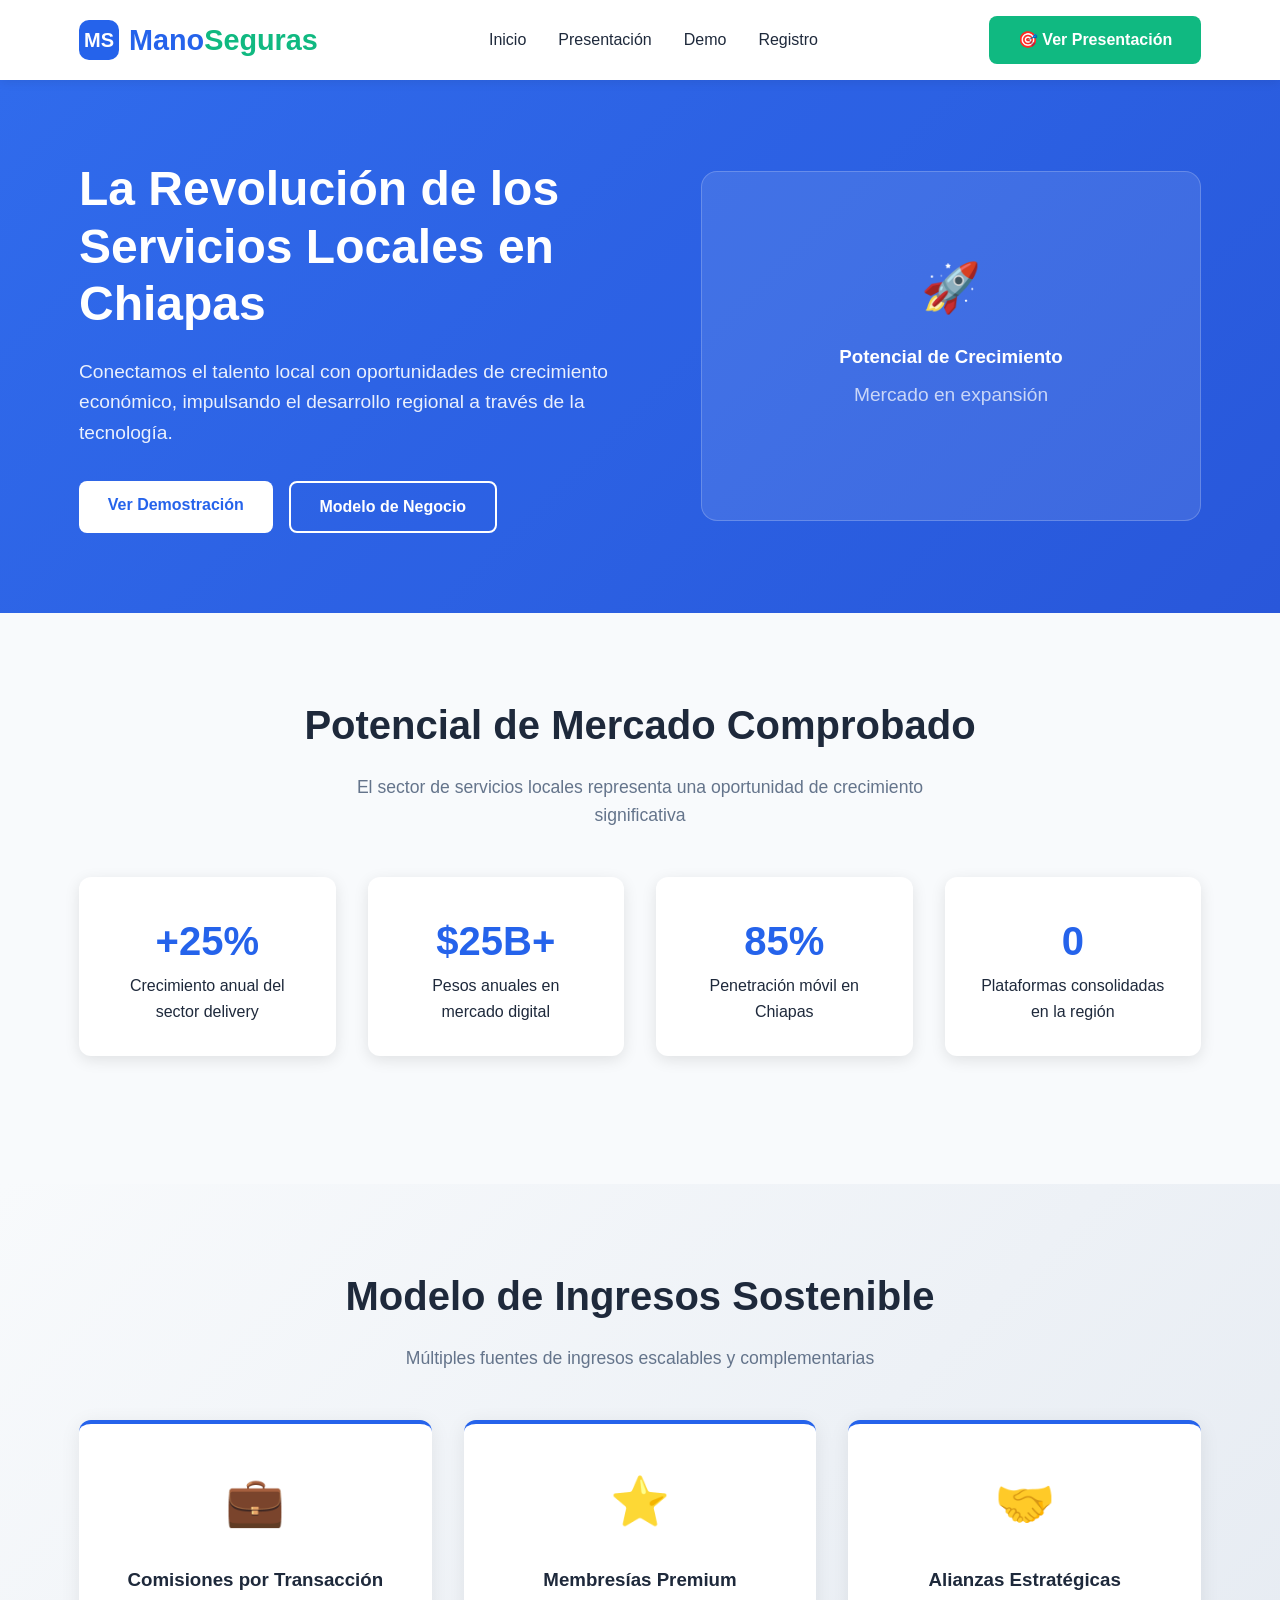
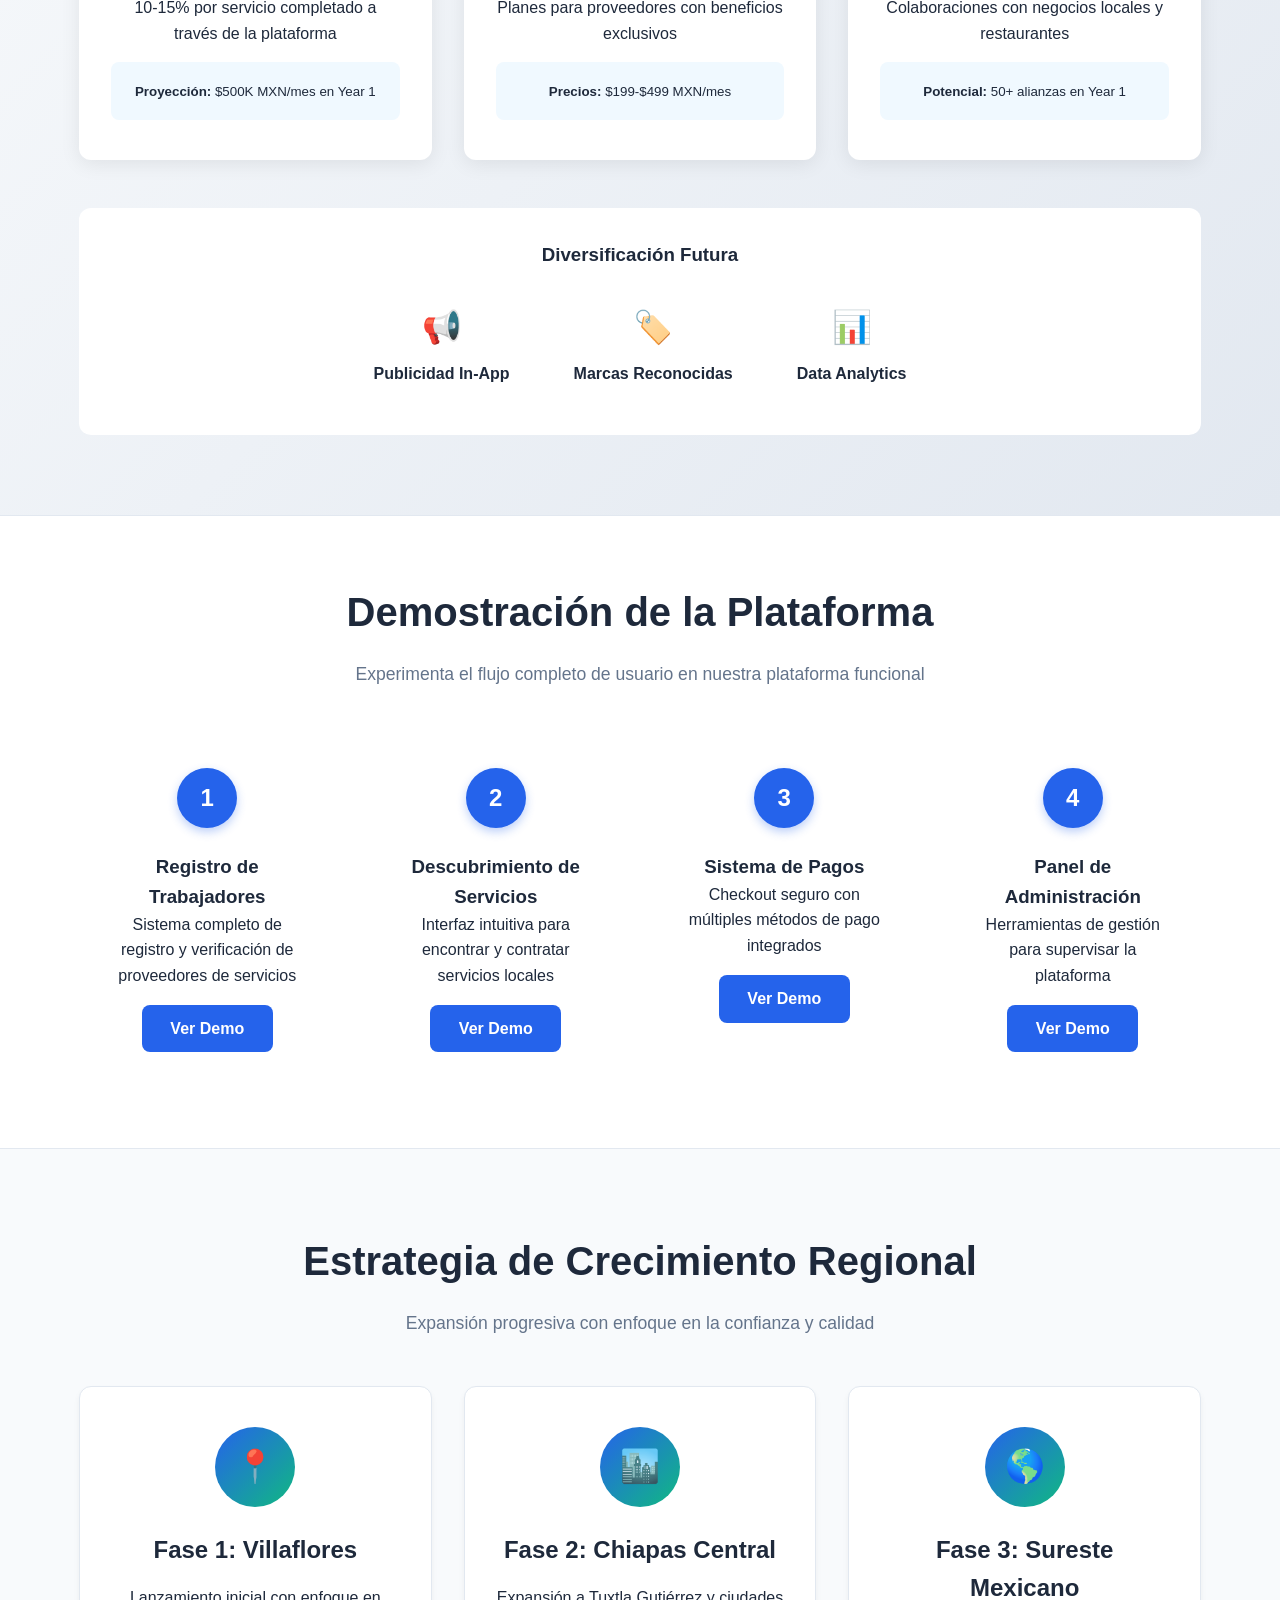
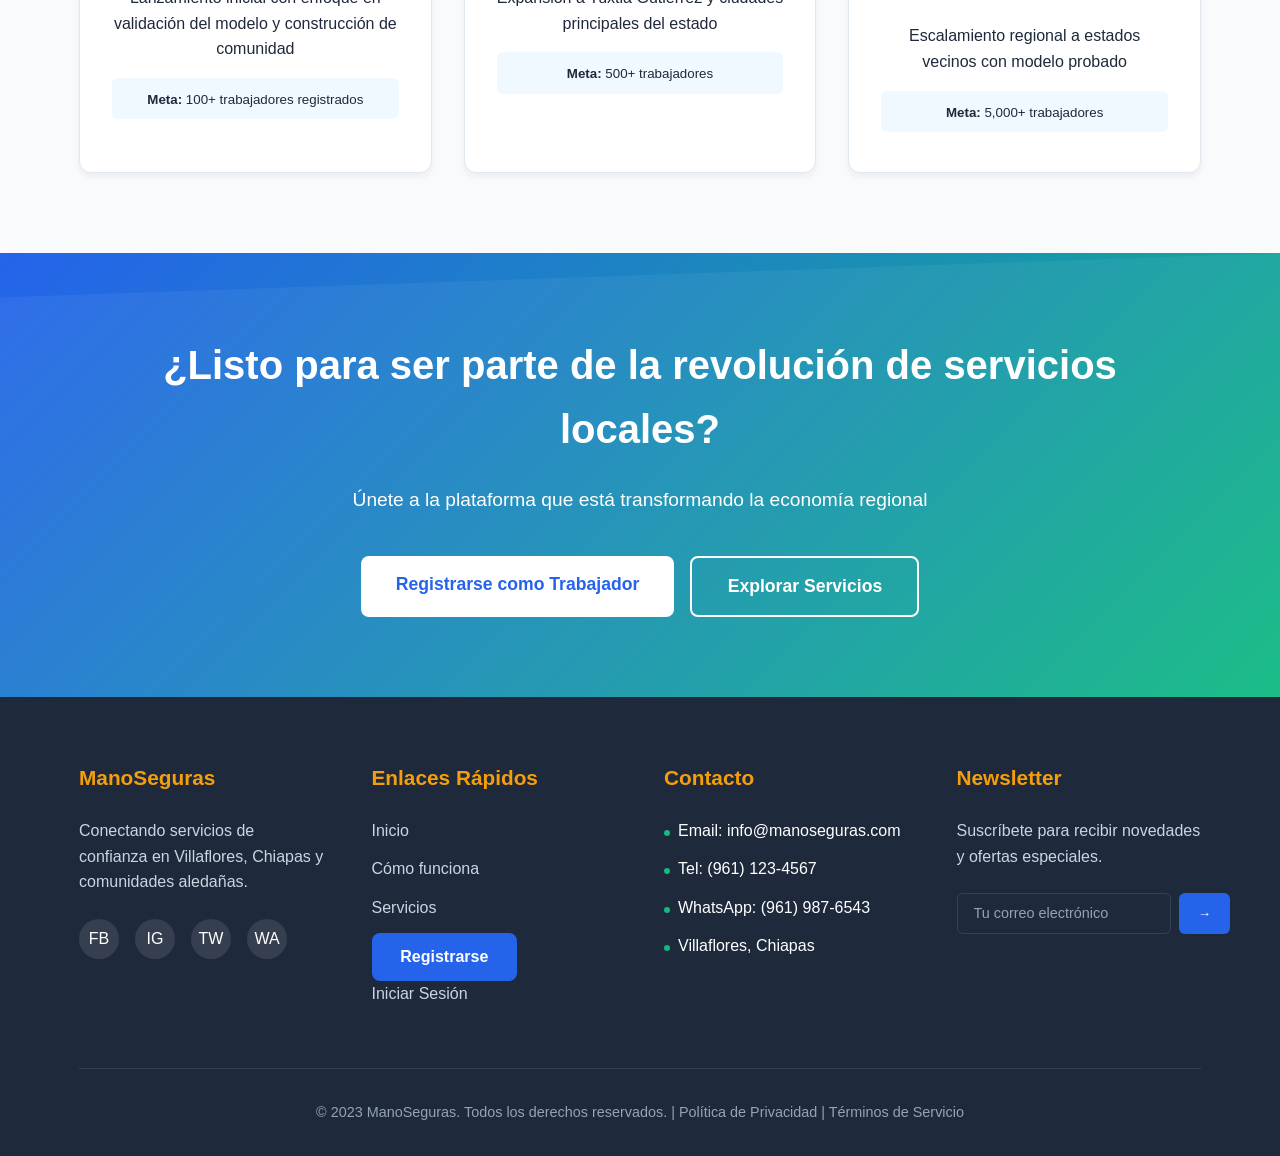
==== commit 35089fc7: "Actualizacion 16 Reestructuracion de la pagina a mercado seguro" ====
--- a/index.html
+++ b/index.html
@@ -3,34 +3,302 @@
 <head>
     <meta charset="UTF-8">
     <meta name="viewport" content="width=device-width, initial-scale=1.0">
-    <title>ManoSeguras - Conectando servicios de confianza en Chiapas</title>
+    <title>ManoSeguras - Plataforma de Servicios Locales</title>
     <link rel="stylesheet" href="css/style.css">
     <link rel="stylesheet" href="css/components.css">
+    <style>
+        .business-model {
+            padding: 5rem 0;
+            background: linear-gradient(135deg, #f8fafc 0%, #e2e8f0 100%);
+        }
+
+        .revenue-cards {
+            display: grid;
+            grid-template-columns: repeat(auto-fit, minmax(300px, 1fr));
+            gap: 2rem;
+            margin-top: 3rem;
+        }
+
+        .revenue-card {
+            background: white;
+            padding: 2.5rem 2rem;
+            border-radius: 12px;
+            text-align: center;
+            box-shadow: 0 4px 20px rgba(0,0,0,0.08);
+            border-top: 4px solid var(--primary);
+        }
+
+        .revenue-icon {
+            font-size: 3rem;
+            margin-bottom: 1.5rem;
+        }
+
+        .growth-stats {
+            display: grid;
+            grid-template-columns: repeat(auto-fit, minmax(200px, 1fr));
+            gap: 2rem;
+            margin: 3rem 0;
+        }
+
+        .stat-card {
+            background: white;
+            padding: 2rem;
+            border-radius: 12px;
+            text-align: center;
+            box-shadow: 0 4px 15px rgba(0,0,0,0.1);
+        }
+
+        .stat-number {
+            font-size: 2.5rem;
+            font-weight: bold;
+            color: var(--primary);
+            display: block;
+        }
+
+        .demo-section {
+            background: white;
+            padding: 4rem 0;
+            border-top: 1px solid var(--light-gray);
+            border-bottom: 1px solid var(--light-gray);
+        }
+
+        .demo-steps {
+            display: grid;
+            grid-template-columns: repeat(auto-fit, minmax(250px, 1fr));
+            gap: 2rem;
+            margin-top: 3rem;
+        }
+
+        .demo-step {
+            text-align: center;
+            padding: 2rem;
+        }
+
+        .step-number {
+            width: 60px;
+            height: 60px;
+            background: var(--primary);
+            color: white;
+            border-radius: 50%;
+            display: flex;
+            align-items: center;
+            justify-content: center;
+            font-size: 1.5rem;
+            font-weight: bold;
+            margin: 0 auto 1.5rem;
+        }
+    </style>
 </head>
 <body>
     <!-- Header -->
     <div id="header"></div>
 
     <!-- Hero Section -->
-    <div id="hero"></div>
-
-    <!-- Features -->
-    <div id="features"></div>
-
-    <!-- How it Works -->
-    <div id="how-it-works"></div>
-
-    <!-- Services Preview -->
-    <div id="services"></div>
-
-    <!-- CTA -->
-    <div id="cta"></div>
+    <section class="hero">
+        <div class="container">
+            <div class="hero-content">
+                <div class="hero-text fade-in">
+                    <h1>La Revolución de los Servicios Locales en Chiapas</h1>
+                    <p>Conectamos el talento local con oportunidades de crecimiento económico, impulsando el desarrollo regional a través de la tecnología.</p>
+                    <div class="hero-buttons">
+                        <a href="trabajadores.html" class="btn">Ver Demostración</a>
+                        <a href="#modelo-negocio" class="btn btn-secondary">Modelo de Negocio</a>
+                    </div>
+                </div>
+                <div class="hero-image fade-in">
+                    <div class="hero-image-placeholder">
+                        <div style="text-align: center; padding: 2rem;">
+                            <div style="font-size: 3rem; margin-bottom: 1rem;">🚀</div>
+                            <h3 style="color: white; margin-bottom: 0.5rem;">Potencial de Crecimiento</h3>
+                            <p style="color: rgba(255,255,255,0.8);">Mercado en expansión</p>
+                        </div>
+                    </div>
+                </div>
+            </div>
+        </div>
+    </section>
+
+    <!-- Estadísticas de Crecimiento -->
+    <section class="features">
+        <div class="container">
+            <div class="section-title">
+                <h2>Potencial de Mercado Comprobado</h2>
+                <p>El sector de servicios locales representa una oportunidad de crecimiento significativa</p>
+            </div>
+            
+            <div class="growth-stats">
+                <div class="stat-card">
+                    <span class="stat-number">+25%</span>
+                    <p>Crecimiento anual del sector delivery</p>
+                </div>
+                <div class="stat-card">
+                    <span class="stat-number">$25B+</span>
+                    <p>Pesos anuales en mercado digital</p>
+                </div>
+                <div class="stat-card">
+                    <span class="stat-number">85%</span>
+                    <p>Penetración móvil en Chiapas</p>
+                </div>
+                <div class="stat-card">
+                    <span class="stat-number">0</span>
+                    <p>Plataformas consolidadas en la región</p>
+                </div>
+            </div>
+        </div>
+    </section>
+
+    <!-- Modelo de Negocio -->
+    <section id="modelo-negocio" class="business-model">
+        <div class="container">
+            <div class="section-title">
+                <h2>Modelo de Ingresos Sostenible</h2>
+                <p>Múltiples fuentes de ingresos escalables y complementarias</p>
+            </div>
+
+            <div class="revenue-cards">
+                <div class="revenue-card">
+                    <div class="revenue-icon">💼</div>
+                    <h3>Comisiones por Transacción</h3>
+                    <p>10-15% por servicio completado a través de la plataforma</p>
+                    <div style="margin-top: 1rem; padding: 1rem; background: #f0f9ff; border-radius: 8px;">
+                        <small><strong>Proyección:</strong> $500K MXN/mes en Year 1</small>
+                    </div>
+                </div>
+
+                <div class="revenue-card">
+                    <div class="revenue-icon">⭐</div>
+                    <h3>Membresías Premium</h3>
+                    <p>Planes para proveedores con beneficios exclusivos</p>
+                    <div style="margin-top: 1rem; padding: 1rem; background: #f0f9ff; border-radius: 8px;">
+                        <small><strong>Precios:</strong> $199-$499 MXN/mes</small>
+                    </div>
+                </div>
+
+                <div class="revenue-card">
+                    <div class="revenue-icon">🤝</div>
+                    <h3>Alianzas Estratégicas</h3>
+                    <p>Colaboraciones con negocios locales y restaurantes</p>
+                    <div style="margin-top: 1rem; padding: 1rem; background: #f0f9ff; border-radius: 8px;">
+                        <small><strong>Potencial:</strong> 50+ alianzas en Year 1</small>
+                    </div>
+                </div>
+            </div>
+
+            <!-- Fuentes Futuras -->
+            <div style="text-align: center; margin-top: 3rem; padding: 2rem; background: white; border-radius: 12px;">
+                <h3 style="margin-bottom: 1rem;">Diversificación Futura</h3>
+                <div style="display: flex; justify-content: center; gap: 2rem; flex-wrap: wrap;">
+                    <div style="padding: 1rem;">
+                        <div style="font-size: 2rem; margin-bottom: 0.5rem;">📢</div>
+                        <strong>Publicidad In-App</strong>
+                    </div>
+                    <div style="padding: 1rem;">
+                        <div style="font-size: 2rem; margin-bottom: 0.5rem;">🏷️</div>
+                        <strong>Marcas Reconocidas</strong>
+                    </div>
+                    <div style="padding: 1rem;">
+                        <div style="font-size: 2rem; margin-bottom: 0.5rem;">📊</div>
+                        <strong>Data Analytics</strong>
+                    </div>
+                </div>
+            </div>
+        </div>
+    </section>
+
+    <!-- Demostración Interactiva -->
+    <section class="demo-section">
+        <div class="container">
+            <div class="section-title">
+                <h2>Demostración de la Plataforma</h2>
+                <p>Experimenta el flujo completo de usuario en nuestra plataforma funcional</p>
+            </div>
+
+            <div class="demo-steps">
+                <div class="demo-step">
+                    <div class="step-number">1</div>
+                    <h3>Registro de Trabajadores</h3>
+                    <p>Sistema completo de registro y verificación de proveedores de servicios</p>
+                    <a href="registro.html" class="btn" style="margin-top: 1rem;">Ver Demo</a>
+                </div>
+
+                <div class="demo-step">
+                    <div class="step-number">2</div>
+                    <h3>Descubrimiento de Servicios</h3>
+                    <p>Interfaz intuitiva para encontrar y contratar servicios locales</p>
+                    <a href="trabajadores.html" class="btn" style="margin-top: 1rem;">Ver Demo</a>
+                </div>
+
+                <div class="demo-step">
+                    <div class="step-number">3</div>
+                    <h3>Sistema de Pagos</h3>
+                    <p>Checkout seguro con múltiples métodos de pago integrados</p>
+                    <a href="checkout.html" class="btn" style="margin-top: 1rem;">Ver Demo</a>
+                </div>
+
+                <div class="demo-step">
+                    <div class="step-number">4</div>
+                    <h3>Panel de Administración</h3>
+                    <p>Herramientas de gestión para supervisar la plataforma</p>
+                    <a href="admin.html" class="btn" style="margin-top: 1rem;">Ver Demo</a>
+                </div>
+            </div>
+        </div>
+    </section>
+
+    <!-- Estrategia de Crecimiento -->
+    <section class="features">
+        <div class="container">
+            <div class="section-title">
+                <h2>Estrategia de Crecimiento Regional</h2>
+                <p>Expansión progresiva con enfoque en la confianza y calidad</p>
+            </div>
+
+            <div class="features-grid">
+                <div class="feature-card">
+                    <div class="feature-icon">📍</div>
+                    <h3>Fase 1: Villaflores</h3>
+                    <p>Lanzamiento inicial con enfoque en validación del modelo y construcción de comunidad</p>
+                    <div style="margin-top: 1rem; padding: 0.5rem; background: #f0f9ff; border-radius: 6px;">
+                        <small><strong>Meta:</strong> 100+ trabajadores registrados</small>
+                    </div>
+                </div>
+
+                <div class="feature-card">
+                    <div class="feature-icon">🏙️</div>
+                    <h3>Fase 2: Chiapas Central</h3>
+                    <p>Expansión a Tuxtla Gutiérrez y ciudades principales del estado</p>
+                    <div style="margin-top: 1rem; padding: 0.5rem; background: #f0f9ff; border-radius: 6px;">
+                        <small><strong>Meta:</strong> 500+ trabajadores</small>
+                    </div>
+                </div>
+
+                <div class="feature-card">
+                    <div class="feature-icon">🌎</div>
+                    <h3>Fase 3: Sureste Mexicano</h3>
+                    <p>Escalamiento regional a estados vecinos con modelo probado</p>
+                    <div style="margin-top: 1rem; padding: 0.5rem; background: #f0f9ff; border-radius: 6px;">
+                        <small><strong>Meta:</strong> 5,000+ trabajadores</small>
+                    </div>
+                </div>
+            </div>
+        </div>
+    </section>
+
+    <!-- CTA Final -->
+    <section class="cta">
+        <div class="container">
+            <h2 class="fade-in">¿Listo para ser parte de la revolución de servicios locales?</h2>
+            <p class="fade-in">Únete a la plataforma que está transformando la economía regional</p>
+            <div class="cta-buttons">
+                <a href="registro.html" class="btn">Registrarse como Trabajador</a>
+                <a href="trabajadores.html" class="btn btn-secondary">Explorar Servicios</a>
+            </div>
+        </div>
+    </section>
 
     <!-- Footer -->
     <div id="footer"></div>
 
-
     <script src="js/main.js"></script>
-    <script src="js/animations.js"></script>
 </body>
 </html>
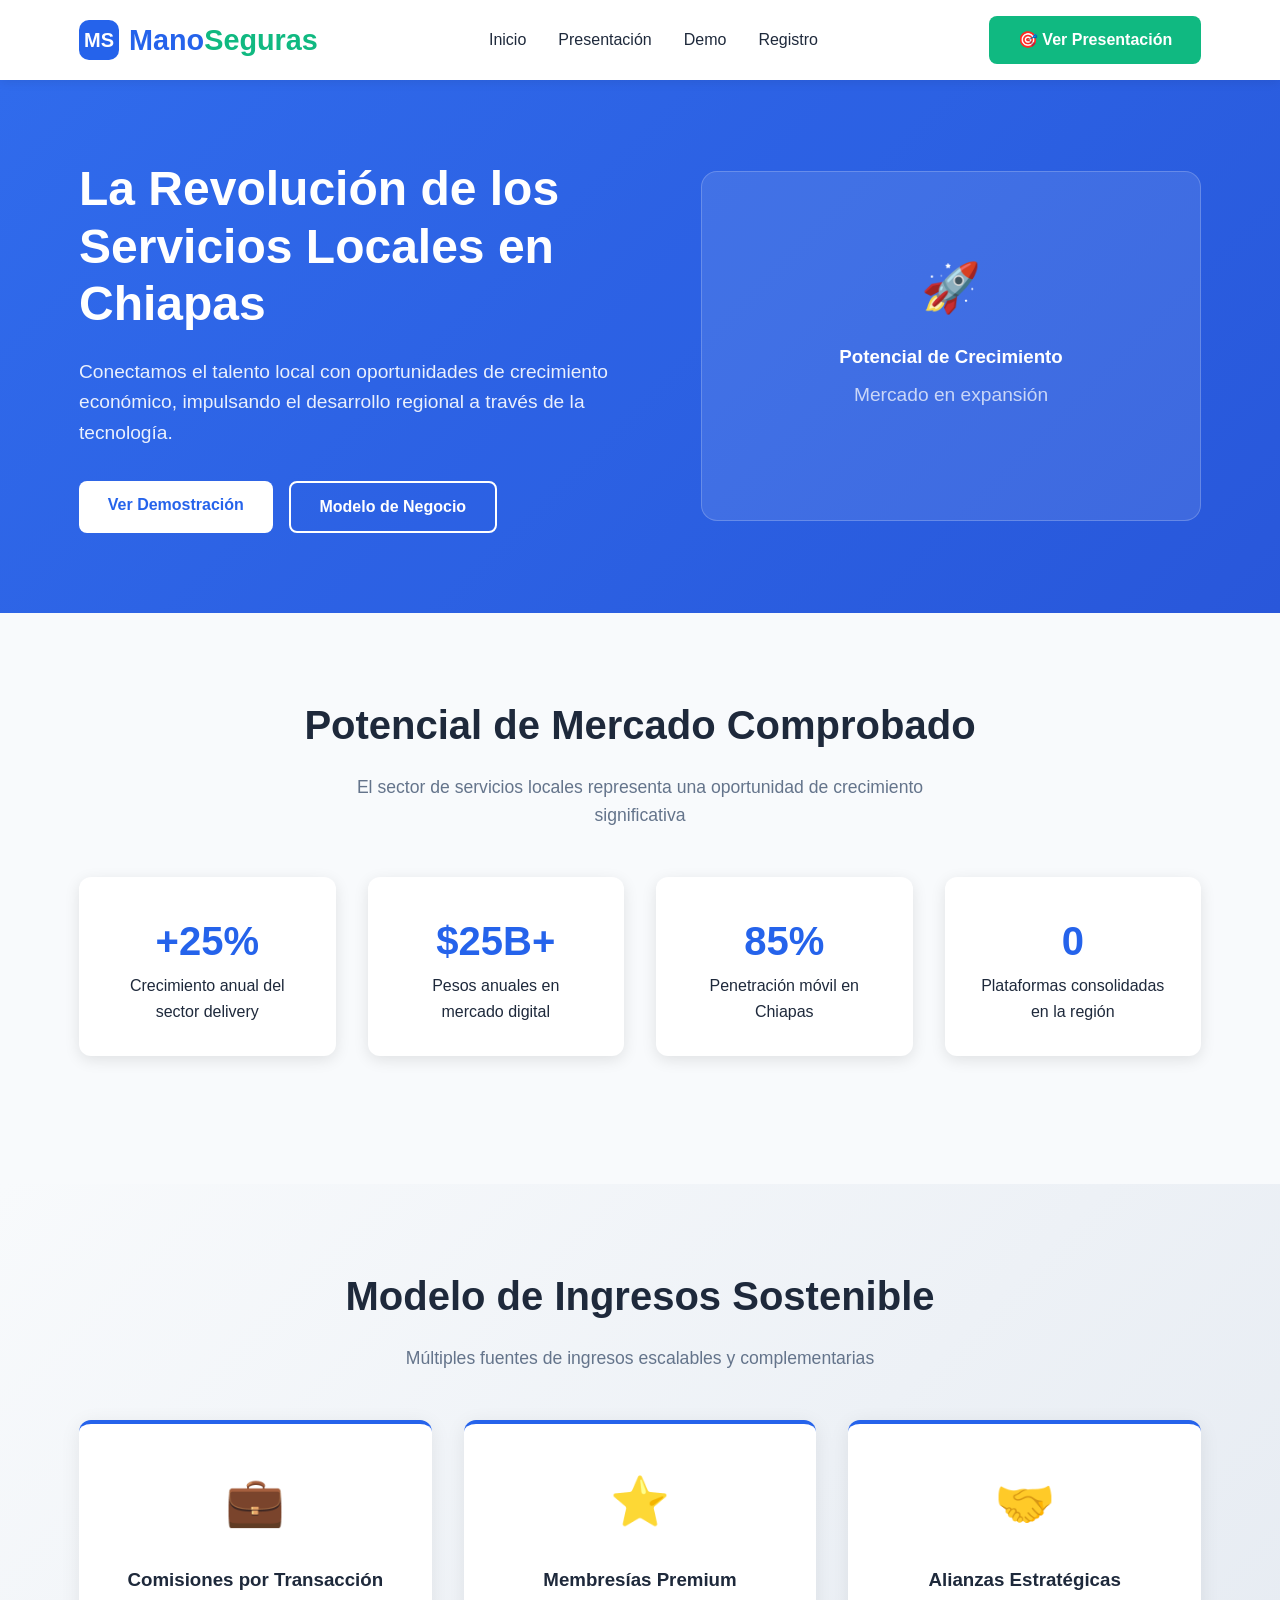
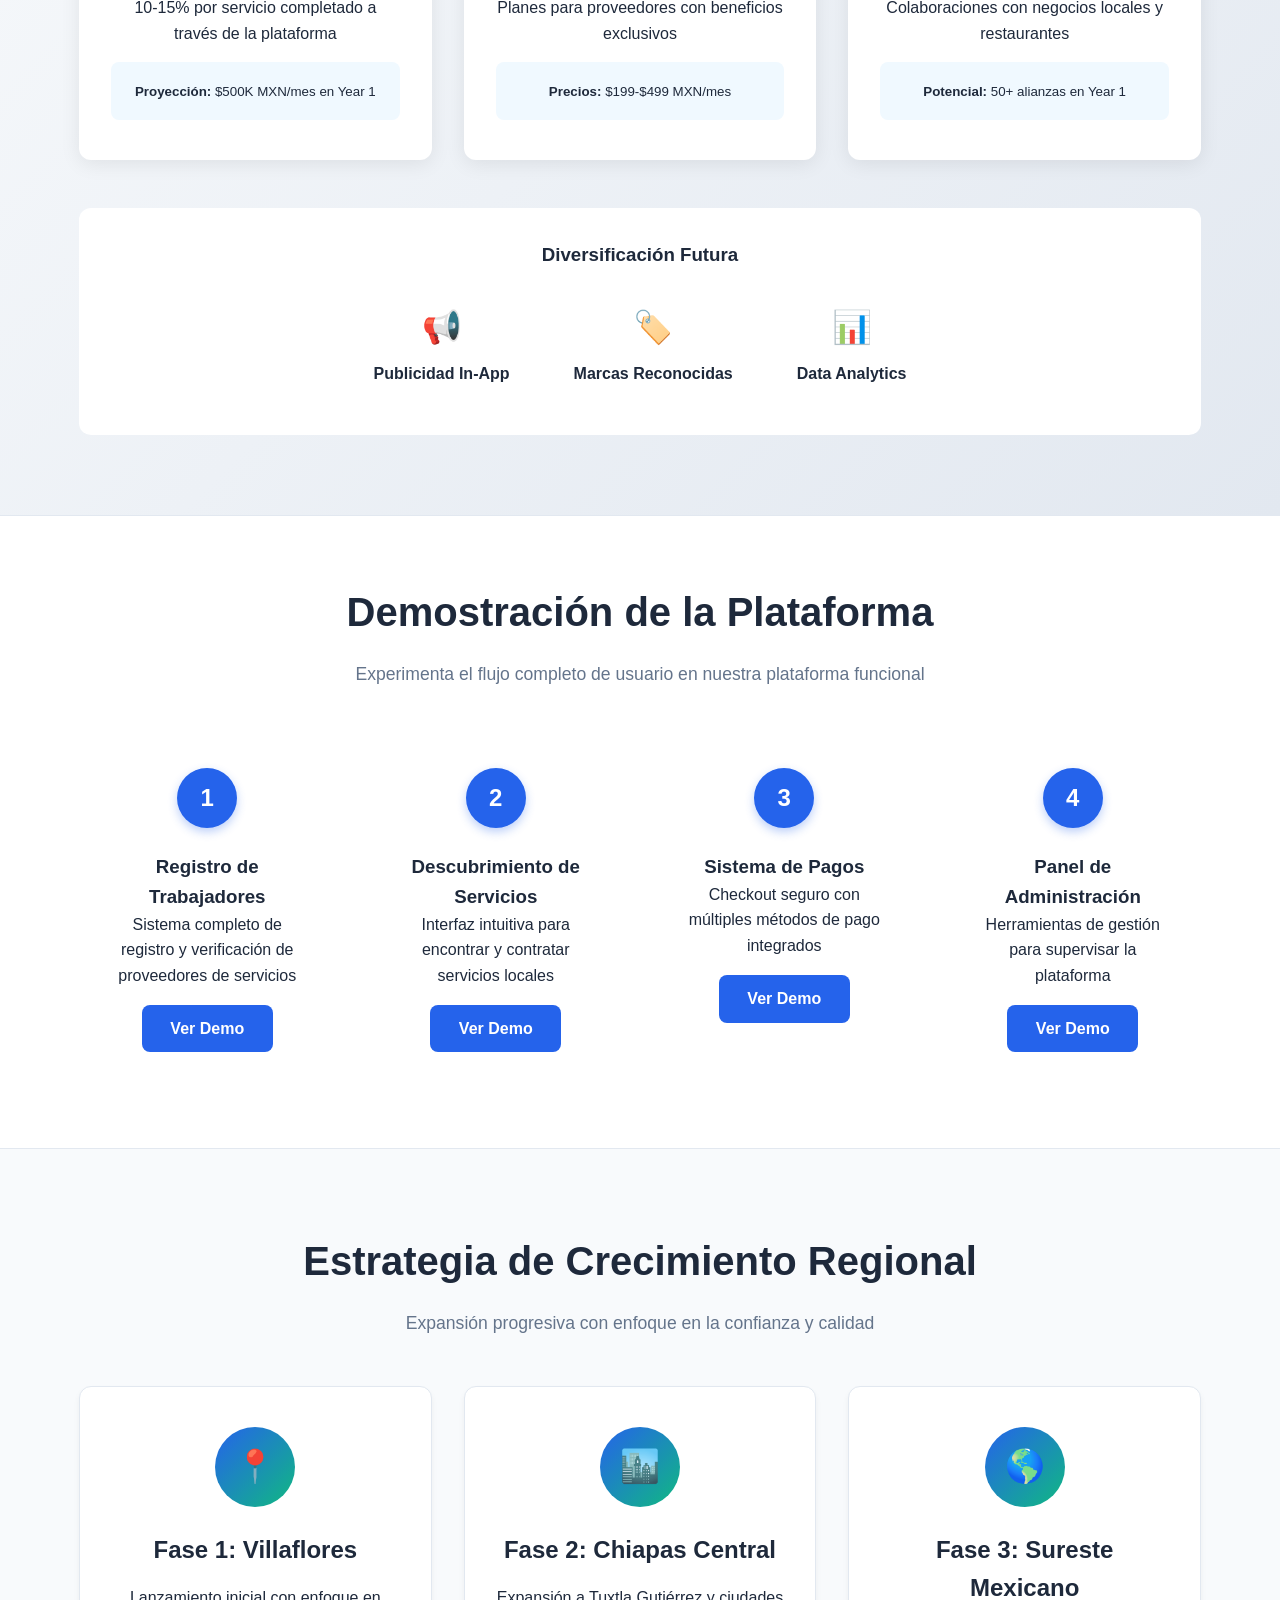
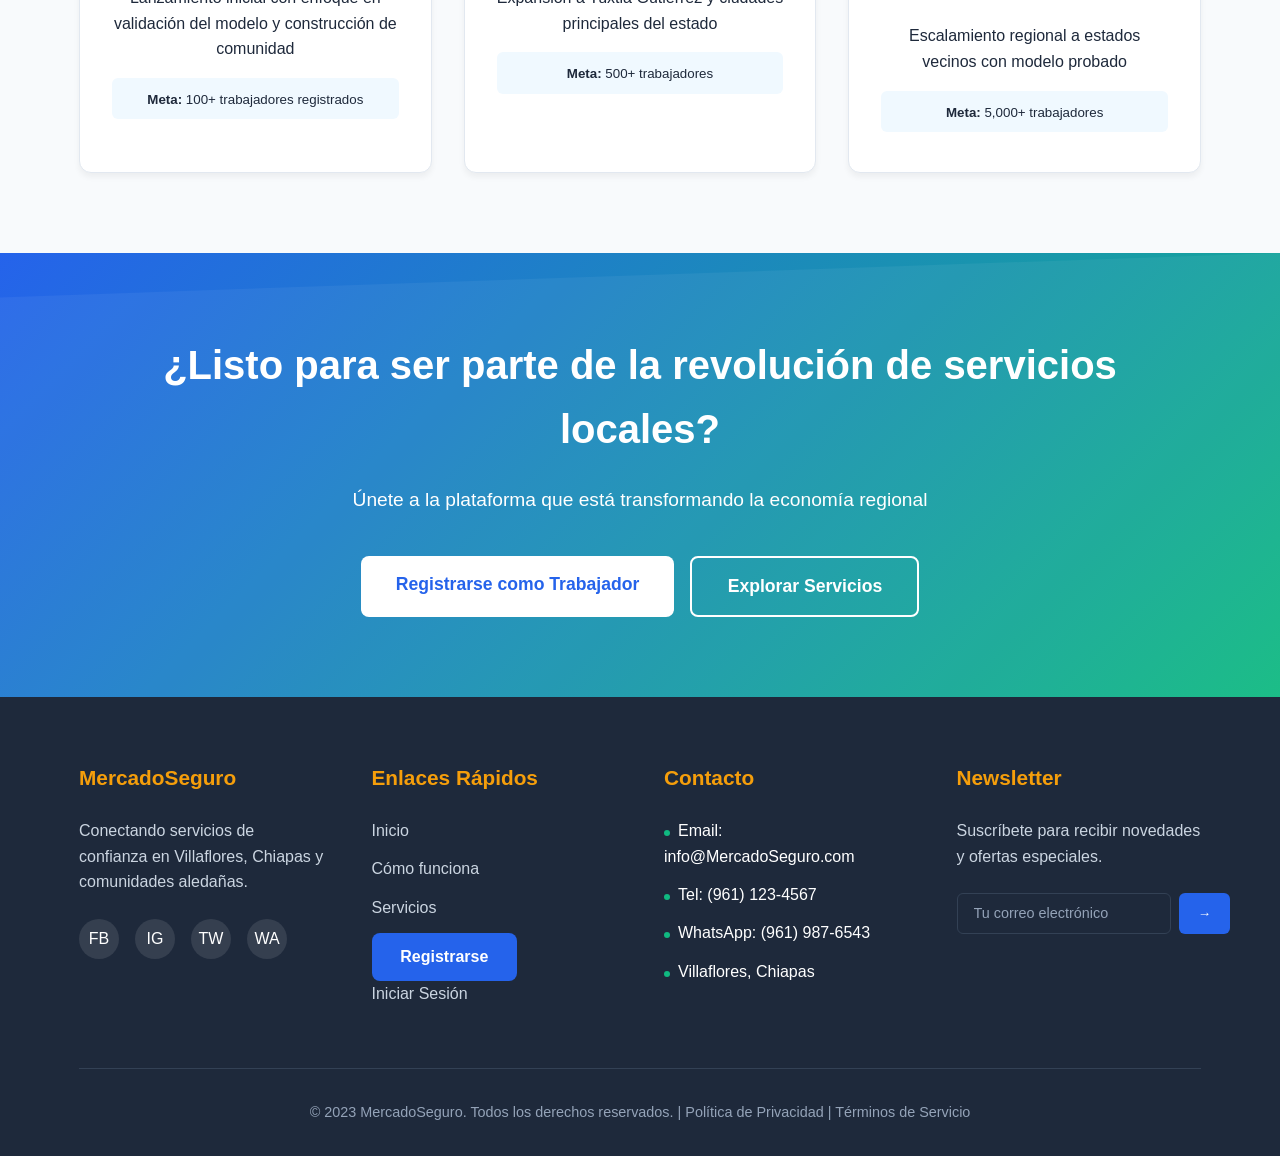
==== commit 33586bac: "Actualizacion 21 Cambio de Manoseguras a MercadoSeguro" ====
--- a/index.html
+++ b/index.html
@@ -3,7 +3,7 @@
 <head>
     <meta charset="UTF-8">
     <meta name="viewport" content="width=device-width, initial-scale=1.0">
-    <title>ManoSeguras - Plataforma de Servicios Locales</title>
+    <title>MercadoSeguro - Plataforma de Servicios Locales</title>
     <link rel="stylesheet" href="css/style.css">
     <link rel="stylesheet" href="css/components.css">
     <style>
